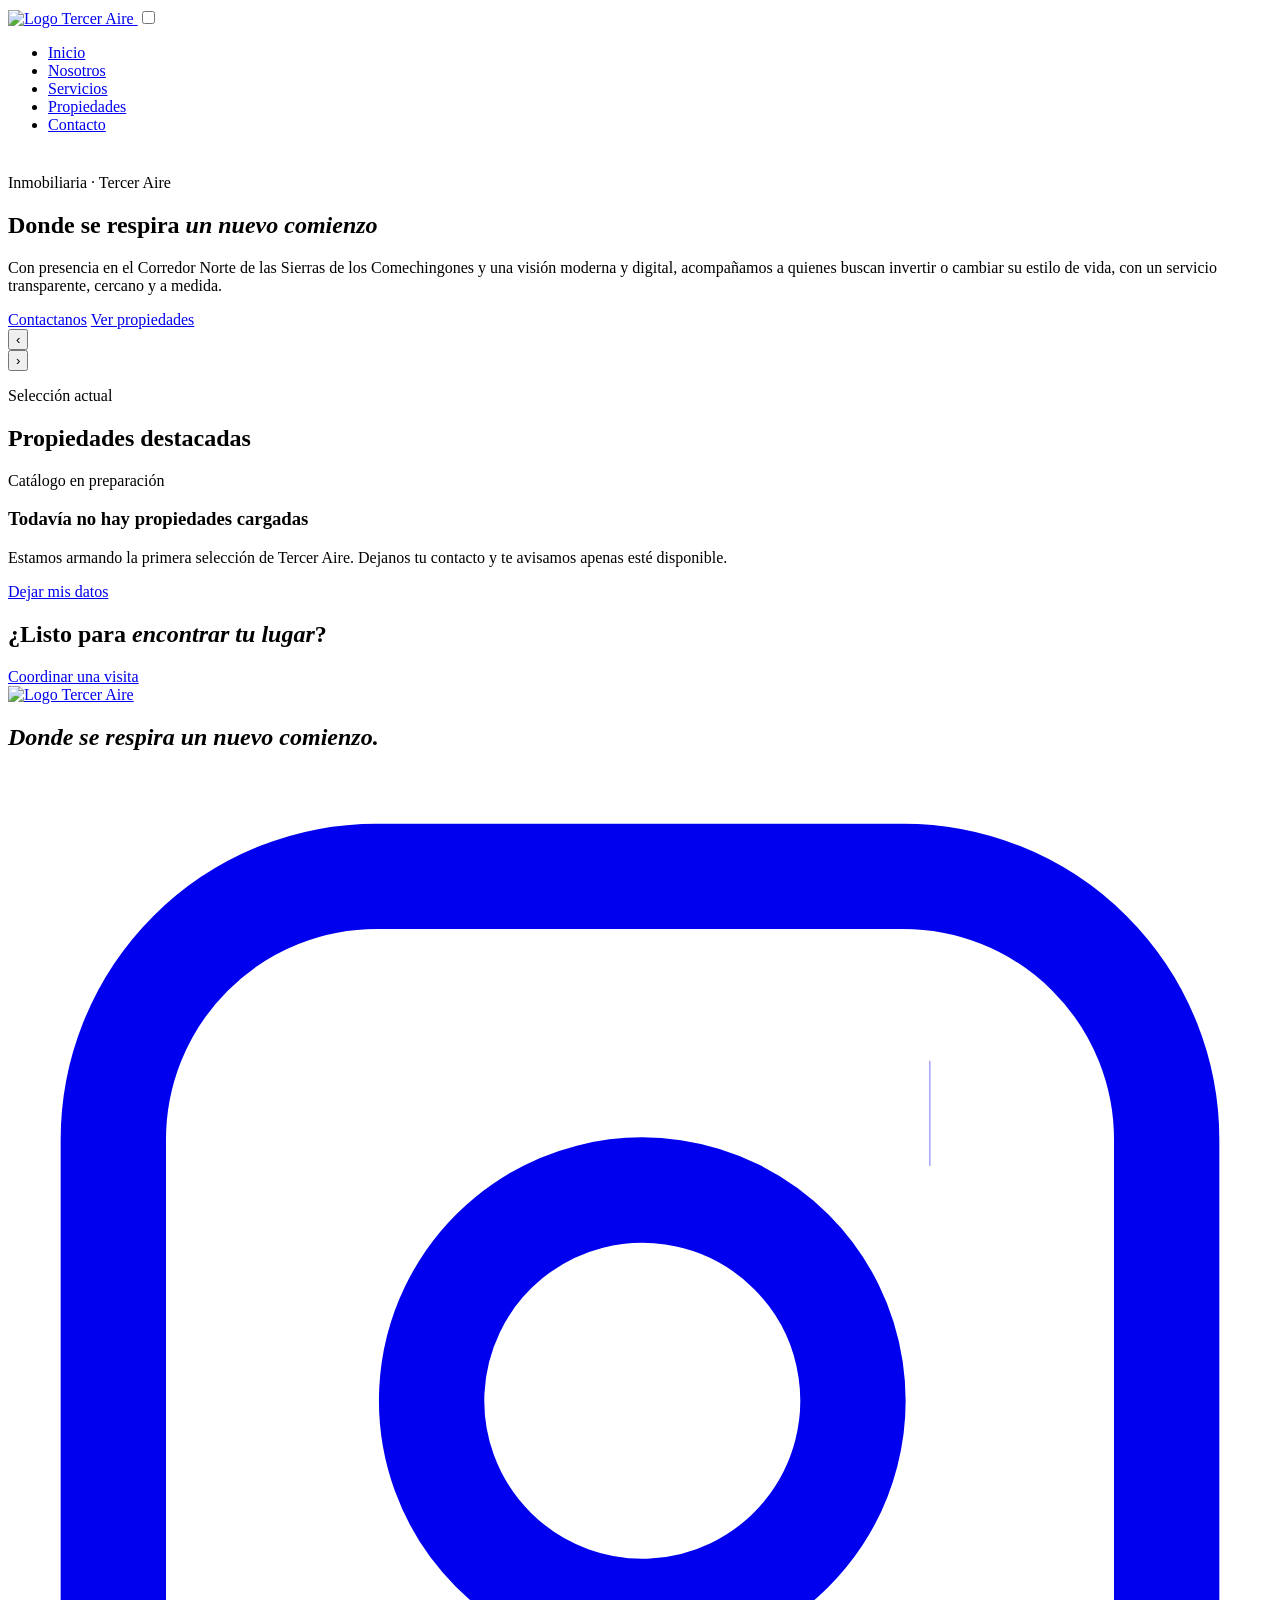
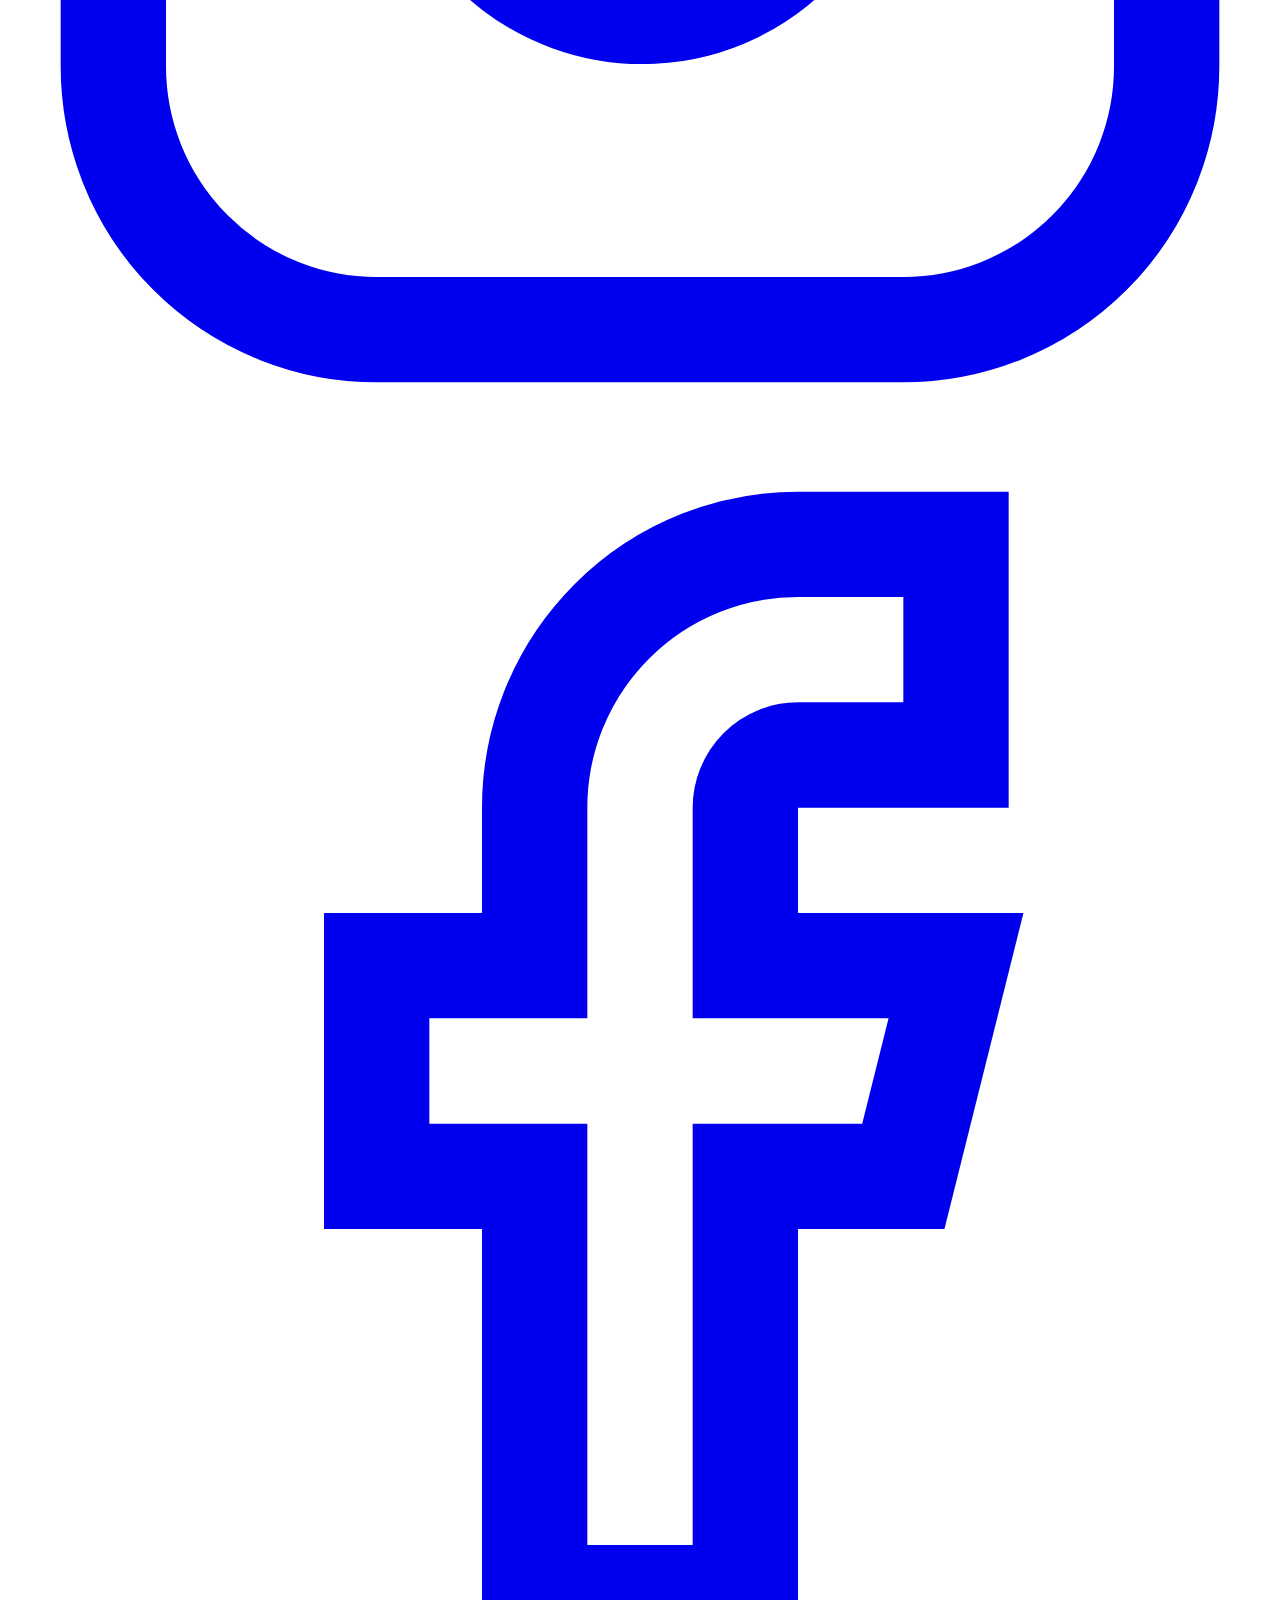
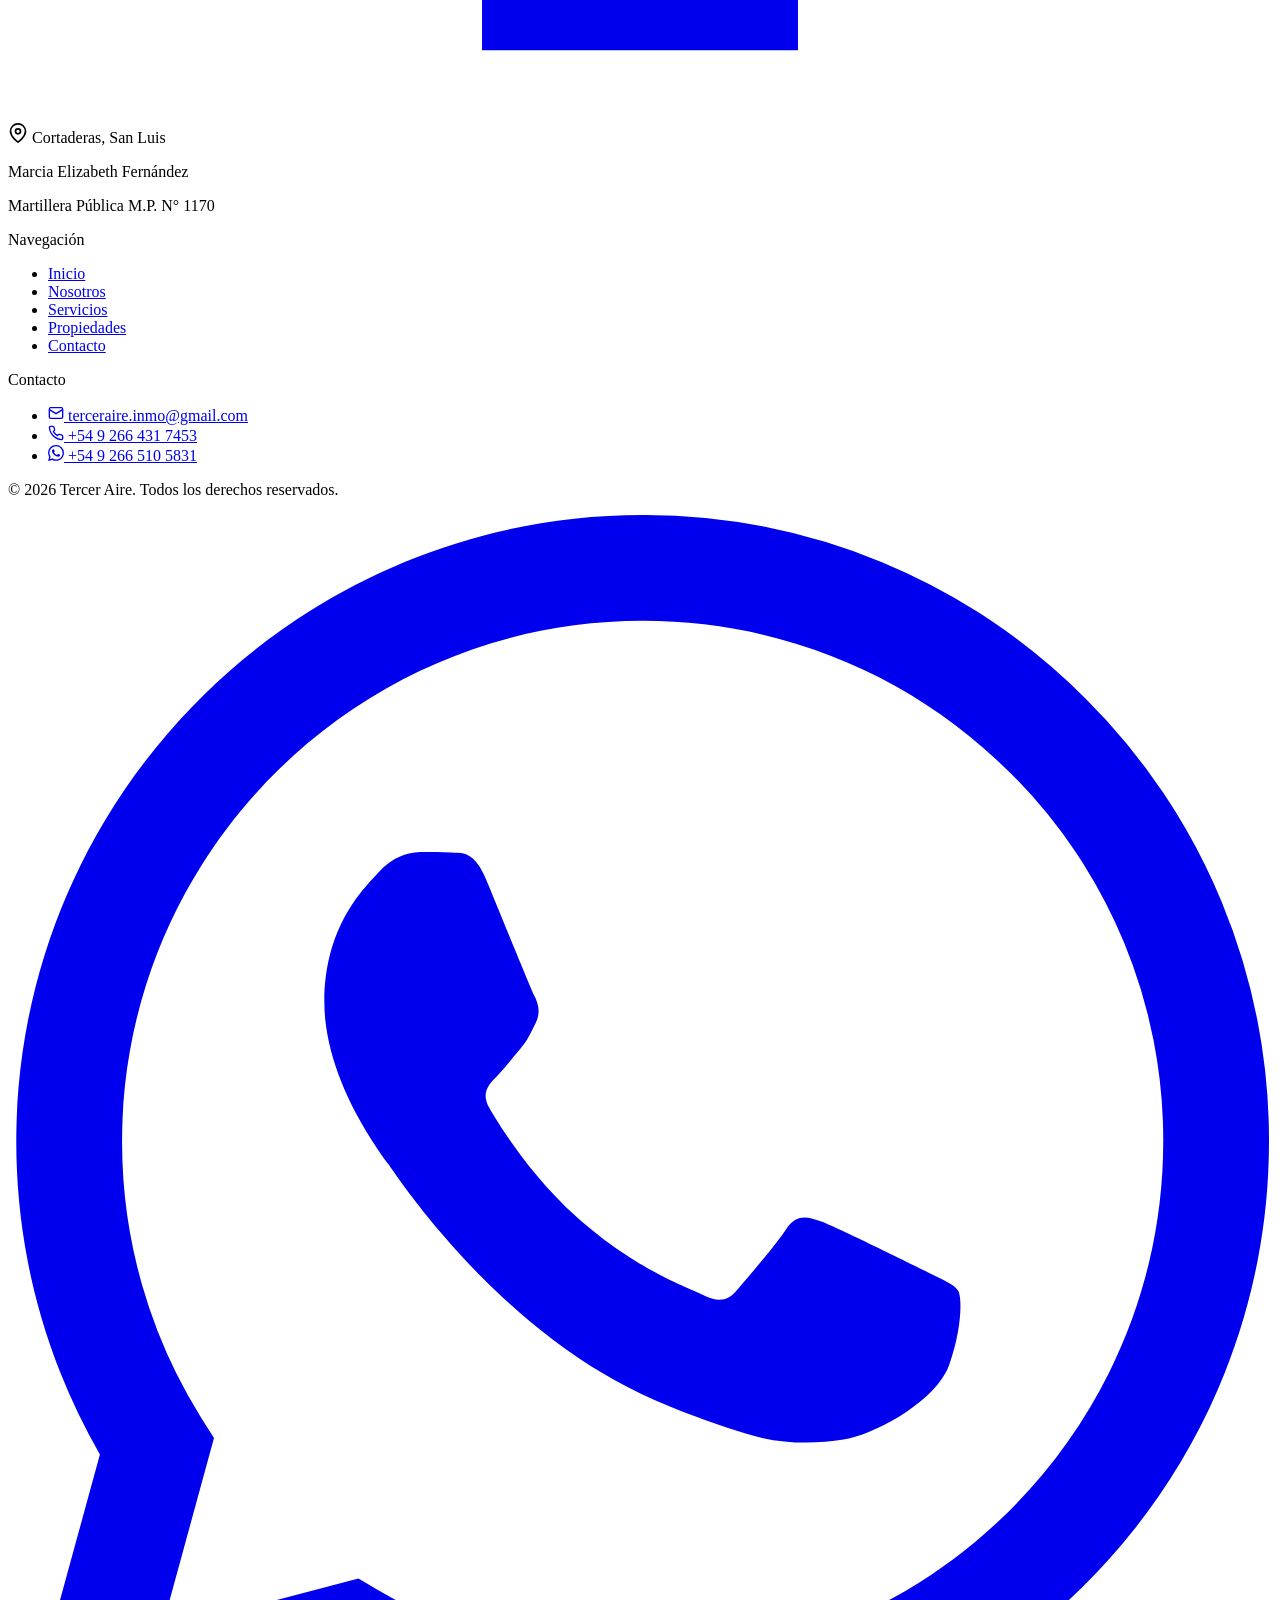
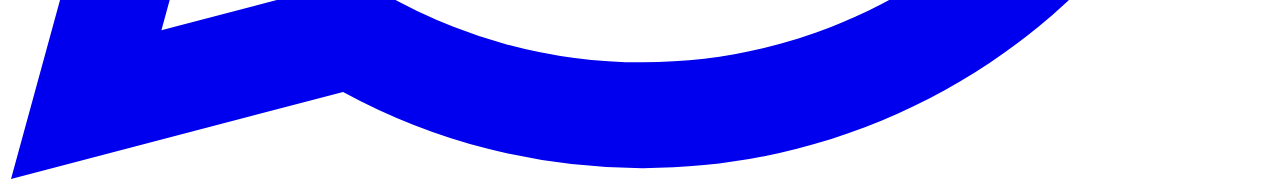
==== index.html @ e4237880 "update" ====
<!DOCTYPE html>
<html lang="es">
<head>
  <meta charset="UTF-8">
  <meta name="viewport" content="width=device-width, initial-scale=1.0">
  <title>Tercer Aire | Inmobiliaria</title>
  <meta name="description" content="Tercer Aire — propiedades con altura, luz y vista. Encontrá tu próximo hogar.">
  <link rel="stylesheet" href="style.css">
  <link rel="stylesheet" href="home.css">
  <link rel="stylesheet" href="componentes.css">
  <link rel="icon" href="favicon.ico" type="image/x-icon">
</head>
<body>

  <header class="encabezado">
    <nav class="nav">
      <a href="index.html" class="nav__marca">
        <img src="logoheader.png" alt="Logo Tercer Aire" class="nav__logo">
      </a>
      <input type="checkbox" id="navCheck" class="nav__check">
      <ul class="nav__links" id="navLinks">
        <li><a href="index.html" class="activo">Inicio</a></li>
        <li><a href="nosotros.html">Nosotros</a></li>
        <li><a href="servicios.html">Servicios</a></li>
        <li><a href="propiedades.html">Propiedades</a></li>
        <li><a href="contacto.html">Contacto</a></li>
      </ul>
      <label class="nav__toggle" for="navCheck" aria-label="Abrir menú">
        <span></span><span></span><span></span>
      </label>
    </nav>
  </header>

  <main>
    <!-- HERO CON CARRUSEL -->
    <section class="hero">
      <div class="carrusel" id="carrusel">
        <div class="carrusel__slide activo" style="background-image: url('paisaje2.jpeg');"></div>
        <div class="carrusel__slide" style="background-image: url('paisaje3.jpeg');"></div>
        <div class="carrusel__slide" style="background-image: url('paisaje4.jpeg');"></div>
      </div>

      <div class="hero__contenido">
        <p class="hero__eyebrow" style="margin-top: 2.5rem;">Inmobiliaria · Tercer Aire</p>
        <h1 class="hero__titulo">Donde se respira <em>un nuevo comienzo</em></h1>
        <p class="hero__texto">Con presencia en el Corredor Norte de las Sierras de los Comechingones y una visión moderna y digital, acompañamos a quienes buscan invertir o cambiar su estilo de vida, con un servicio transparente, cercano y a medida.</p>
        <div class="hero__acciones">
          <a href="contacto.html" class="boton boton--primario">Contactanos</a>
          <a href="propiedades.html" class="boton boton--fantasma">Ver propiedades</a>
        </div>
      </div>

      <div class="carrusel__controles">
        <button class="carrusel__flecha" id="flechaPrev" aria-label="Imagen anterior">‹</button>
        <div class="carrusel__indicadores" id="indicadores"></div>
        <button class="carrusel__flecha" id="flechaNext" aria-label="Imagen siguiente">›</button>
      </div>
    </section>

    <!-- DESTACADAS -->
    <section class="destacadas">
      <div class="contenedor">
        <div class="seccion__cabecera">
          <p class="seccion__eyebrow">Selección actual</p>
          <h2 class="seccion__titulo">Propiedades destacadas</h2>
        </div>
        <div class="destacadas__grid">
          <div class="estado-vacio" style="grid-column: 1 / -1;">
            <p class="estado-vacio__icono">Catálogo en preparación</p>
            <h3 class="estado-vacio__titulo">Todavía no hay propiedades cargadas</h3>
            <p class="estado-vacio__texto">Estamos armando la primera selección de Tercer Aire. Dejanos tu contacto y te avisamos apenas esté disponible.</p>
            <a href="contacto.html" class="boton boton--primario">Dejar mis datos</a>
          </div>
        </div>
      </div>
    </section>

    <!-- CTA FINAL -->
    <section class="cta-final">
      <div class="contenedor">
        <h2 class="cta-final__titulo">¿Listo para <em>encontrar tu lugar</em>?</h2>
        <a href="contacto.html" class="boton boton--primario">Coordinar una visita</a>
      </div>
    </section>
  </main>

  <footer class="pie">
    <div class="pie__franja">
      <div class="contenedor pie__franja-interior">
        <a href="index.html" class="pie__marca">
          <img src="logo.png" alt="Logo Tercer Aire" class="pie__logo">
        </a>
        <h2 class="pie__lema"> <em> Donde se respira un nuevo comienzo. </em> </h2>
      </div>
    </div>
    <div class="contenedor">
      <div class="pie__grid">
        <div>
          <div class="pie__social">
            <a href="https://www.instagram.com/terceraire.inmo/" target="_blank" rel="noopener noreferrer" aria-label="Instagram">
              <svg viewBox="0 0 24 24" fill="none" stroke="currentColor" stroke-width="2">
                <rect x="2" y="2" width="20" height="20" rx="5"/>
                <path d="M16 11.37A4 4 0 1 1 12.63 8 4 4 0 0 1 16 11.37z"/>
                <line x1="17.5" y1="6.5" x2="17.51" y2="6.5"/>
              </svg>
            </a>
            <a href="https://www.facebook.com/terceraire.inmo/" target="_blank" rel="noopener noreferrer" aria-label="Facebook">
              <svg viewBox="0 0 24 24" fill="none" stroke="currentColor" stroke-width="2">
                <path d="M18 2h-3a5 5 0 0 0-5 5v3H7v4h3v8h4v-8h3l1-4h-4V7a1 1 0 0 1 1-1h3z"/>
              </svg>
            </a>
          </div>
          <p class="pie__direccion">
            <svg viewBox="0 0 24 24" width="20" height="20" fill="none" stroke="currentColor" stroke-width="2">
              <path d="M21 10c0 7-9 13-9 13s-9-6-9-13a9 9 0 0 1 18 0z"/>
              <circle cx="12" cy="10" r="3"/>
            </svg>
            Cortaderas, San Luis
          </p>
          <div class="pie__matricula">
            <p>Marcia Elizabeth Fernández</p>
            <p>Martillera Pública M.P. N° 1170</p>
          </div>
        </div>
        <div>
          <p class="pie__titulo-col">Navegación</p>
          <ul class="pie__links">
            <li><a href="index.html">Inicio</a></li>
            <li><a href="nosotros.html">Nosotros</a></li>
            <li><a href="servicios.html">Servicios</a></li>
            <li><a href="propiedades.html">Propiedades</a></li>
            <li><a href="contacto.html">Contacto</a></li>
          </ul>
        </div>
        <div>
  <p class="pie__titulo-col">Contacto</p>
  <ul class="pie__links">
    <li>
      <a href="mailto:terceraire.inmo@gmail.com">
        <svg viewBox="0 0 24 24" width="16" height="16" fill="none" stroke="currentColor" stroke-width="2">
          <rect x="2" y="4" width="20" height="16" rx="2"/>
          <path d="m2 7 10 6 10-6"/>
        </svg>
        terceraire.inmo@gmail.com
      </a>
    </li>
    <li>
      <a href="tel:+5492664317453">
        <svg viewBox="0 0 24 24" width="16" height="16" fill="none" stroke="currentColor" stroke-width="2">
          <path d="M22 16.92v3a2 2 0 0 1-2.18 2 19.79 19.79 0 0 1-8.63-3.07 19.5 19.5 0 0 1-6-6 19.79 19.79 0 0 1-3.07-8.67A2 2 0 0 1 4.11 2h3a2 2 0 0 1 2 1.72c.127.96.361 1.903.7 2.81a2 2 0 0 1-.45 2.11L8.09 9.91a16 16 0 0 0 6 6l1.27-1.27a2 2 0 0 1 2.11-.45c.907.339 1.85.573 2.81.7A2 2 0 0 1 22 16.92z"/>
        </svg>
        +54 9 266 431 7453
      </a>
    </li>
    <li>
      <a href="https://wa.me/5492665105831" target="_blank" rel="noopener noreferrer">
        <svg viewBox="0 0 24 24" width="16" height="16" fill="currentColor" stroke="none">
          <path d="M17.472 14.382c-.297-.149-1.758-.867-2.03-.967-.273-.099-.471-.148-.67.15-.197.297-.767.966-.94 1.164-.173.199-.347.223-.644.075-.297-.15-1.255-.463-2.39-1.475-.883-.788-1.48-1.761-1.653-2.059-.173-.297-.018-.458.13-.606.134-.133.298-.347.446-.52.149-.174.198-.298.298-.497.099-.198.05-.371-.025-.52-.075-.149-.669-1.612-.916-2.207-.242-.579-.487-.5-.669-.51-.173-.008-.371-.01-.57-.01-.198 0-.52.074-.792.372-.272.297-1.04 1.016-1.04 2.479 0 1.462 1.065 2.875 1.213 3.074.149.198 2.096 3.2 5.077 4.487.709.306 1.262.489 1.694.625.712.227 1.36.195 1.871.118.571-.085 1.758-.719 2.006-1.413.248-.694.248-1.289.173-1.413-.074-.124-.272-.198-.57-.347m-5.421 7.403h-.004a9.87 9.87 0 0 1-5.031-1.378l-.361-.214-3.741.982.998-3.648-.235-.374a9.86 9.86 0 0 1-1.51-5.26c.001-5.45 4.436-9.884 9.888-9.884 2.64 0 5.122 1.03 6.988 2.898a9.825 9.825 0 0 1 2.893 6.994c-.003 5.45-4.437 9.884-9.885 9.884m8.413-18.297A11.815 11.815 0 0 0 12.05 0C5.495 0 .16 5.335.157 11.892c0 2.096.547 4.142 1.588 5.945L.057 24l6.305-1.654a11.882 11.882 0 0 0 5.683 1.448h.005c6.554 0 11.89-5.335 11.893-11.893a11.821 11.821 0 0 0-3.48-8.413"/>
        </svg>
        +54 9 266 510 5831
      </a>
    </li>
  </ul>
</div>
      </div>
      <div class="pie__abajo">
        <p>© 2026 Tercer Aire. Todos los derechos reservados.</p>
      </div>
    </div>
  </footer>

  <script src="carrusel.js"></script>

  <a href="https://wa.me/5492665105831" target="_blank" rel="noopener noreferrer" class="whatsapp-flotante" aria-label="Chatear por WhatsApp">
    <svg viewBox="0 0 24 24" fill="currentColor" stroke="none">
      <path d="M17.472 14.382c-.297-.149-1.758-.867-2.03-.967-.273-.099-.471-.148-.67.15-.197.297-.767.966-.94 1.164-.173.199-.347.223-.644.075-.297-.15-1.255-.463-2.39-1.475-.883-.788-1.48-1.761-1.653-2.059-.173-.297-.018-.458.13-.606.134-.133.298-.347.446-.52.149-.174.198-.298.298-.497.099-.198.05-.371-.025-.52-.075-.149-.669-1.612-.916-2.207-.242-.579-.487-.5-.669-.51-.173-.008-.371-.01-.57-.01-.198 0-.52.074-.792.372-.272.297-1.04 1.016-1.04 2.479 0 1.462 1.065 2.875 1.213 3.074.149.198 2.096 3.2 5.077 4.487.709.306 1.262.489 1.694.625.712.227 1.36.195 1.871.118.571-.085 1.758-.719 2.006-1.413.248-.694.248-1.289.173-1.413-.074-.124-.272-.198-.57-.347m-5.421 7.403h-.004a9.87 9.87 0 0 1-5.031-1.378l-.361-.214-3.741.982.998-3.648-.235-.374a9.86 9.86 0 0 1-1.51-5.26c.001-5.45 4.436-9.884 9.888-9.884 2.64 0 5.122 1.03 6.988 2.898a9.825 9.825 0 0 1 2.893 6.994c-.003 5.45-4.437 9.884-9.885 9.884m8.413-18.297A11.815 11.815 0 0 0 12.05 0C5.495 0 .16 5.335.157 11.892c0 2.096.547 4.142 1.588 5.945L.057 24l6.305-1.654a11.882 11.882 0 0 0 5.683 1.448h.005c6.554 0 11.89-5.335 11.893-11.893a11.821 11.821 0 0 0-3.48-8.413"/>
    </svg>
  </a>

</body>
</html>
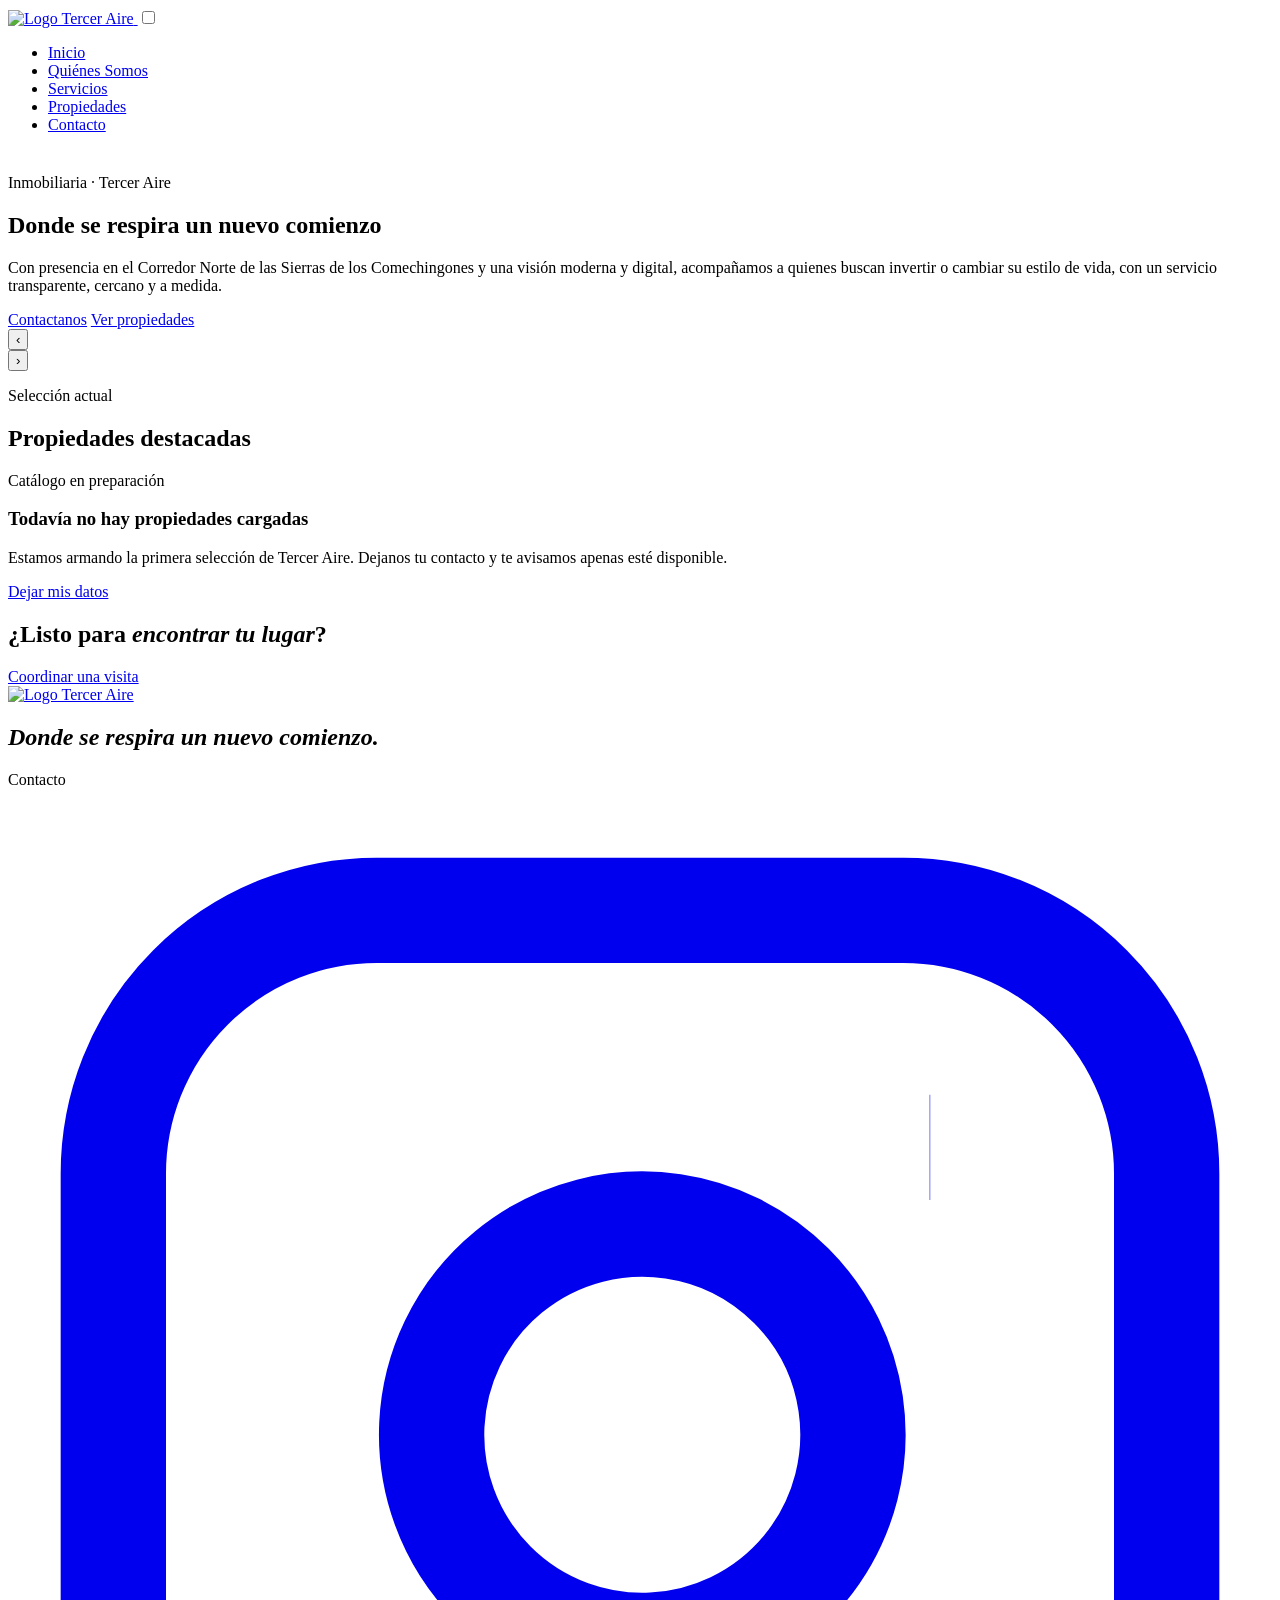
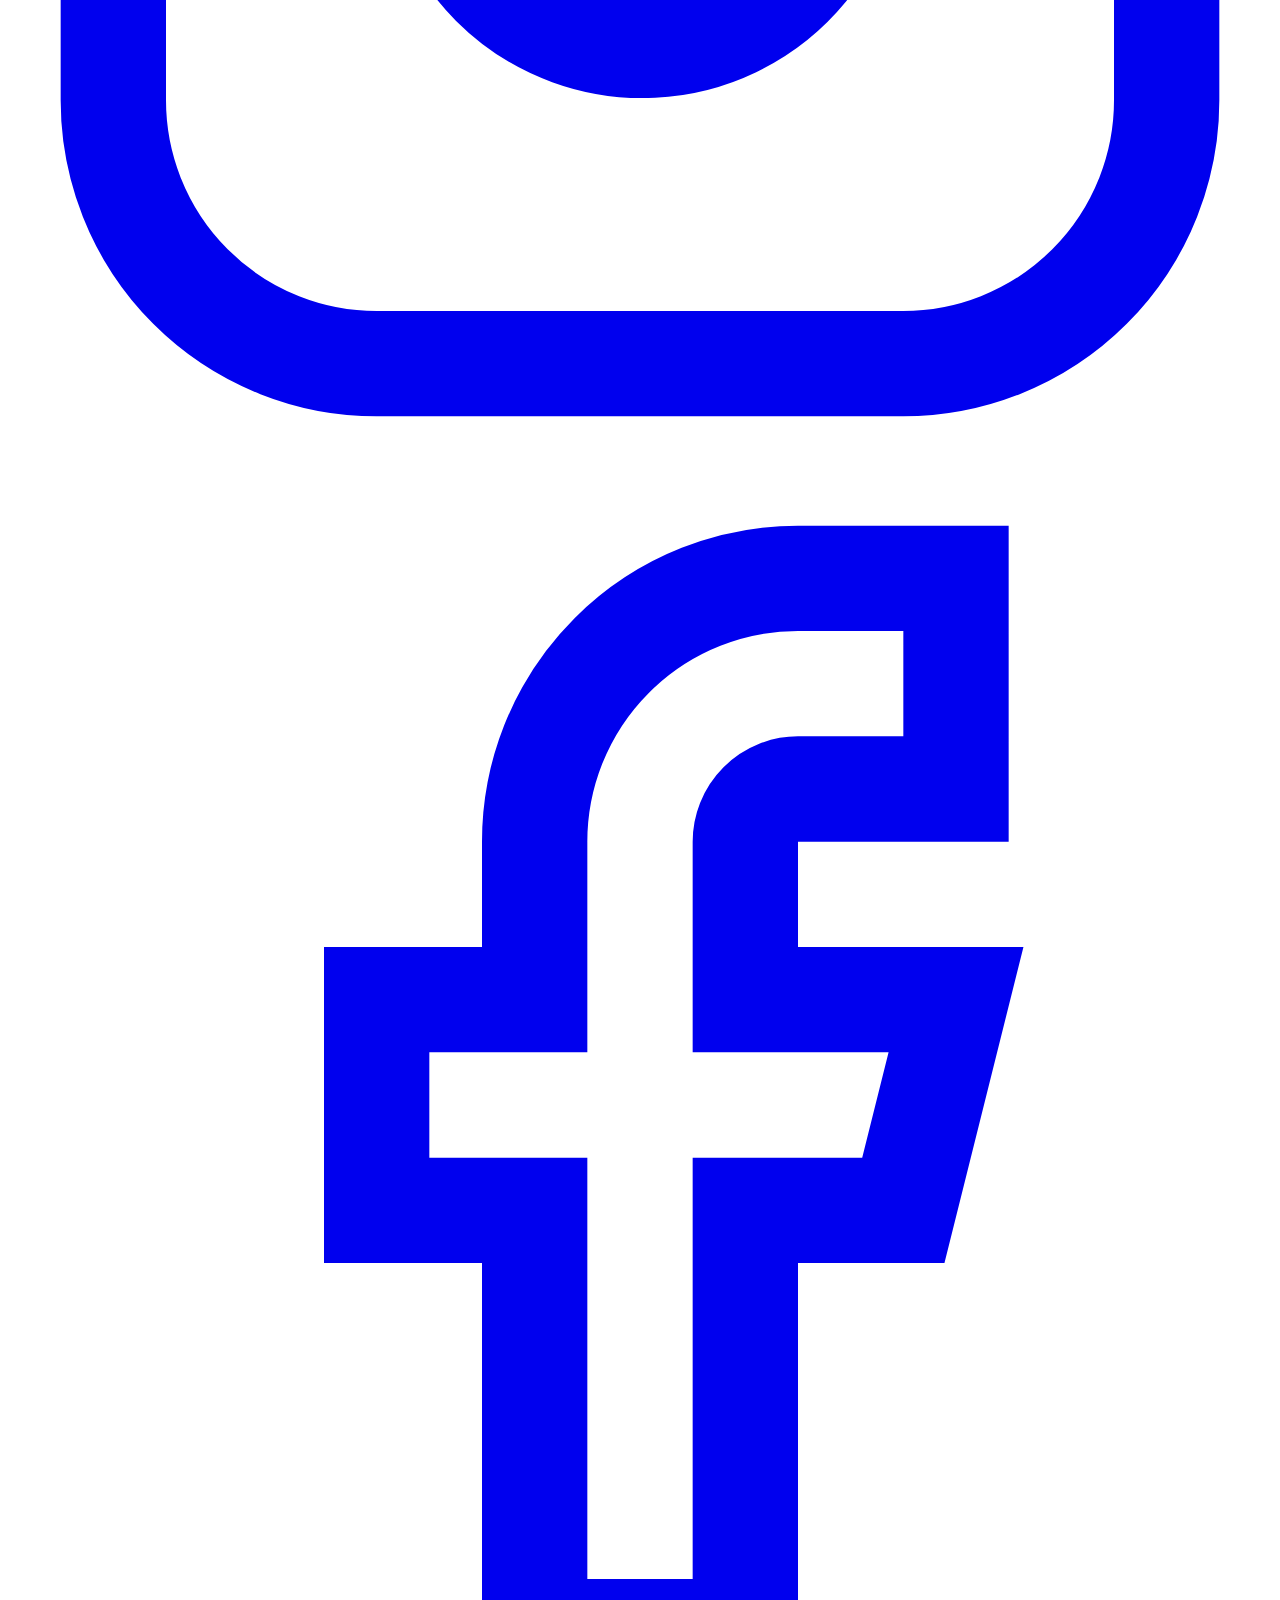
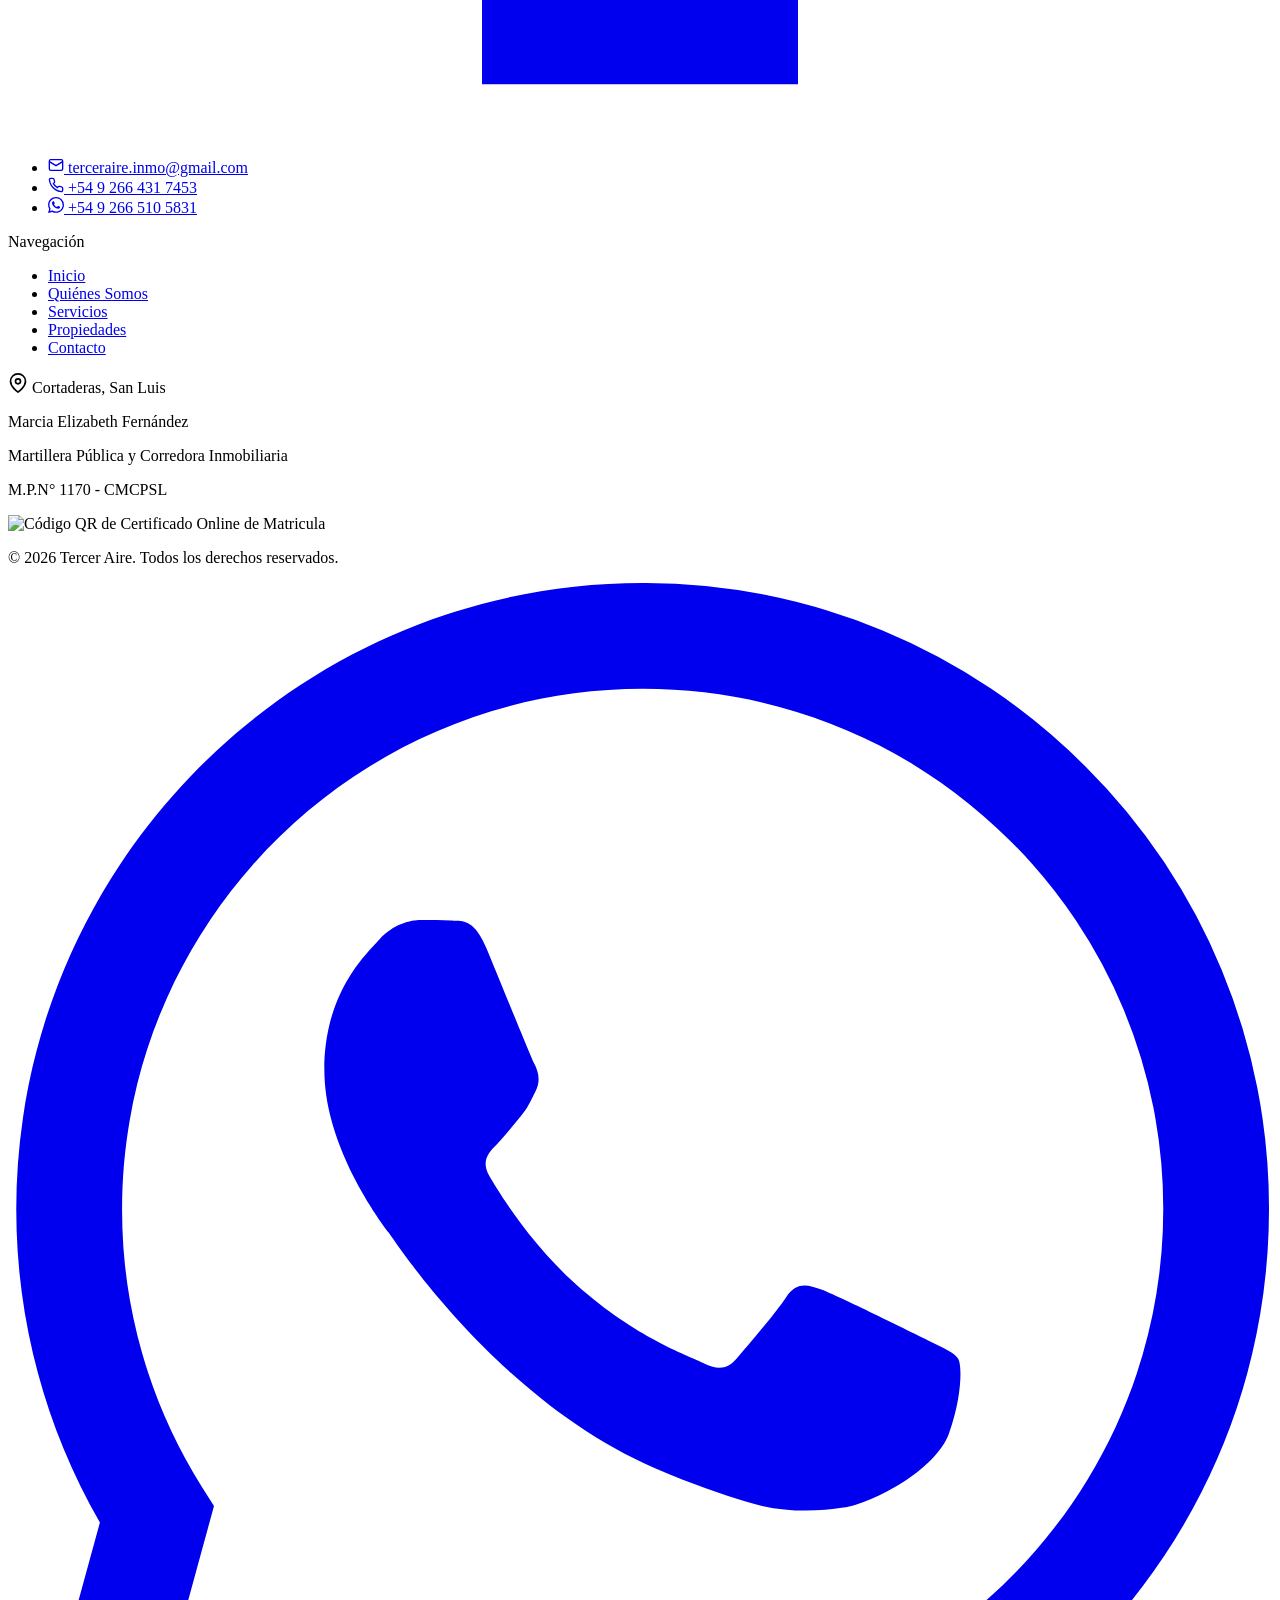
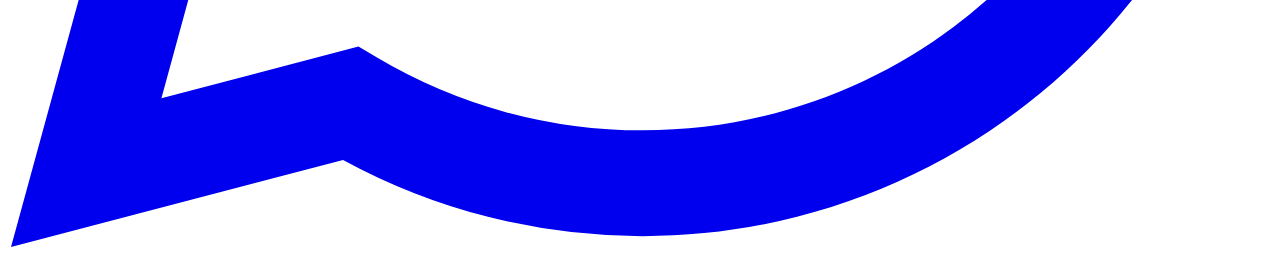
==== commit a2fd04ac: "new html" ====
--- a/index.html
+++ b/index.html
@@ -15,12 +15,12 @@
   <header class="encabezado">
     <nav class="nav">
       <a href="index.html" class="nav__marca">
-        <img src="logoheader.png" alt="Logo Tercer Aire" class="nav__logo">
+        <img src="logo.png" alt="Logo Tercer Aire" class="nav__logo">
       </a>
       <input type="checkbox" id="navCheck" class="nav__check">
       <ul class="nav__links" id="navLinks">
         <li><a href="index.html" class="activo">Inicio</a></li>
-        <li><a href="nosotros.html">Nosotros</a></li>
+        <li><a href="nosotros.html">Quiénes Somos</a></li>
         <li><a href="servicios.html">Servicios</a></li>
         <li><a href="propiedades.html">Propiedades</a></li>
         <li><a href="contacto.html">Contacto</a></li>
@@ -32,7 +32,6 @@
   </header>
 
   <main>
-    <!-- HERO CON CARRUSEL -->
     <section class="hero">
       <div class="carrusel" id="carrusel">
         <div class="carrusel__slide activo" style="background-image: url('paisaje2.jpeg');"></div>
@@ -42,7 +41,7 @@
 
       <div class="hero__contenido">
         <p class="hero__eyebrow" style="margin-top: 2.5rem;">Inmobiliaria · Tercer Aire</p>
-        <h1 class="hero__titulo">Donde se respira <em>un nuevo comienzo</em></h1>
+        <h1 class="hero__titulo"> Donde se respira un nuevo comienzo</h1>
         <p class="hero__texto">Con presencia en el Corredor Norte de las Sierras de los Comechingones y una visión moderna y digital, acompañamos a quienes buscan invertir o cambiar su estilo de vida, con un servicio transparente, cercano y a medida.</p>
         <div class="hero__acciones">
           <a href="contacto.html" class="boton boton--primario">Contactanos</a>
@@ -95,7 +94,9 @@
     </div>
     <div class="contenedor">
       <div class="pie__grid">
-        <div>
+
+        <div class="pie__contacto">
+          <p class="pie__titulo-col">Contacto</p>
           <div class="pie__social">
             <a href="https://www.instagram.com/terceraire.inmo/" target="_blank" rel="noopener noreferrer" aria-label="Instagram">
               <svg viewBox="0 0 24 24" fill="none" stroke="currentColor" stroke-width="2">
@@ -110,58 +111,64 @@
               </svg>
             </a>
           </div>
-          <p class="pie__direccion">
-            <svg viewBox="0 0 24 24" width="20" height="20" fill="none" stroke="currentColor" stroke-width="2">
-              <path d="M21 10c0 7-9 13-9 13s-9-6-9-13a9 9 0 0 1 18 0z"/>
-              <circle cx="12" cy="10" r="3"/>
-            </svg>
-            Cortaderas, San Luis
-          </p>
-          <div class="pie__matricula">
-            <p>Marcia Elizabeth Fernández</p>
-            <p>Martillera Pública M.P. N° 1170</p>
-          </div>
+          <ul class="pie__links">
+            <li>
+              <a href="mailto:terceraire.inmo@gmail.com">
+                <svg viewBox="0 0 24 24" width="16" height="16" fill="none" stroke="currentColor" stroke-width="2">
+                  <rect x="2" y="4" width="20" height="16" rx="2"/>
+                  <path d="m2 7 10 6 10-6"/>
+                </svg>
+                terceraire.inmo@gmail.com
+              </a>
+            </li>
+            <li>
+              <a href="tel:+5492664317453">
+                <svg viewBox="0 0 24 24" width="16" height="16" fill="none" stroke="currentColor" stroke-width="2">
+                  <path d="M22 16.92v3a2 2 0 0 1-2.18 2 19.79 19.79 0 0 1-8.63-3.07 19.5 19.5 0 0 1-6-6 19.79 19.79 0 0 1-3.07-8.67A2 2 0 0 1 4.11 2h3a2 2 0 0 1 2 1.72c.127.96.361 1.903.7 2.81a2 2 0 0 1-.45 2.11L8.09 9.91a16 16 0 0 0 6 6l1.27-1.27a2 2 0 0 1 2.11-.45c.907.339 1.85.573 2.81.7A2 2 0 0 1 22 16.92z"/>
+                </svg>
+                +54 9 266 431 7453
+              </a>
+            </li>
+            <li>
+              <a href="https://wa.me/5492665105831" target="_blank" rel="noopener noreferrer">
+                <svg viewBox="0 0 24 24" width="16" height="16" fill="currentColor" stroke="none">
+                  <path d="M17.472 14.382c-.297-.149-1.758-.867-2.03-.967-.273-.099-.471-.148-.67.15-.197.297-.767.966-.94 1.164-.173.199-.347.223-.644.075-.297-.15-1.255-.463-2.39-1.475-.883-.788-1.48-1.761-1.653-2.059-.173-.297-.018-.458.13-.606.134-.133.298-.347.446-.52.149-.174.198-.298.298-.497.099-.198.05-.371-.025-.52-.075-.149-.669-1.612-.916-2.207-.242-.579-.487-.5-.669-.51-.173-.008-.371-.01-.57-.01-.198 0-.52.074-.792.372-.272.297-1.04 1.016-1.04 2.479 0 1.462 1.065 2.875 1.213 3.074.149.198 2.096 3.2 5.077 4.487.709.306 1.262.489 1.694.625.712.227 1.36.195 1.871.118.571-.085 1.758-.719 2.006-1.413.248-.694.248-1.289.173-1.413-.074-.124-.272-.198-.57-.347m-5.421 7.403h-.004a9.87 9.87 0 0 1-5.031-1.378l-.361-.214-3.741.982.998-3.648-.235-.374a9.86 9.86 0 0 1-1.51-5.26c.001-5.45 4.436-9.884 9.888-9.884 2.64 0 5.122 1.03 6.988 2.898a9.825 9.825 0 0 1 2.893 6.994c-.003 5.45-4.437 9.884-9.885 9.884m8.413-18.297A11.815 11.815 0 0 0 12.05 0C5.495 0 .16 5.335.157 11.892c0 2.096.547 4.142 1.588 5.945L.057 24l6.305-1.654a11.882 11.882 0 0 0 5.683 1.448h.005c6.554 0 11.89-5.335 11.893-11.893a11.821 11.821 0 0 0-3.48-8.413"/>
+                </svg>
+                +54 9 266 510 5831
+              </a>
+            </li>
+          </ul>
         </div>
-        <div>
+
+        <div class="pie__navegacion">
           <p class="pie__titulo-col">Navegación</p>
-          <ul class="pie__links">
+          <ul class="pie__links pie__links--nav">
             <li><a href="index.html">Inicio</a></li>
-            <li><a href="nosotros.html">Nosotros</a></li>
+            <li><a href="nosotros.html">Quiénes Somos</a></li>
             <li><a href="servicios.html">Servicios</a></li>
             <li><a href="propiedades.html">Propiedades</a></li>
             <li><a href="contacto.html">Contacto</a></li>
           </ul>
         </div>
-        <div>
-  <p class="pie__titulo-col">Contacto</p>
-  <ul class="pie__links">
-    <li>
-      <a href="mailto:terceraire.inmo@gmail.com">
-        <svg viewBox="0 0 24 24" width="16" height="16" fill="none" stroke="currentColor" stroke-width="2">
-          <rect x="2" y="4" width="20" height="16" rx="2"/>
-          <path d="m2 7 10 6 10-6"/>
-        </svg>
-        terceraire.inmo@gmail.com
-      </a>
-    </li>
-    <li>
-      <a href="tel:+5492664317453">
-        <svg viewBox="0 0 24 24" width="16" height="16" fill="none" stroke="currentColor" stroke-width="2">
-          <path d="M22 16.92v3a2 2 0 0 1-2.18 2 19.79 19.79 0 0 1-8.63-3.07 19.5 19.5 0 0 1-6-6 19.79 19.79 0 0 1-3.07-8.67A2 2 0 0 1 4.11 2h3a2 2 0 0 1 2 1.72c.127.96.361 1.903.7 2.81a2 2 0 0 1-.45 2.11L8.09 9.91a16 16 0 0 0 6 6l1.27-1.27a2 2 0 0 1 2.11-.45c.907.339 1.85.573 2.81.7A2 2 0 0 1 22 16.92z"/>
-        </svg>
-        +54 9 266 431 7453
-      </a>
-    </li>
-    <li>
-      <a href="https://wa.me/5492665105831" target="_blank" rel="noopener noreferrer">
-        <svg viewBox="0 0 24 24" width="16" height="16" fill="currentColor" stroke="none">
-          <path d="M17.472 14.382c-.297-.149-1.758-.867-2.03-.967-.273-.099-.471-.148-.67.15-.197.297-.767.966-.94 1.164-.173.199-.347.223-.644.075-.297-.15-1.255-.463-2.39-1.475-.883-.788-1.48-1.761-1.653-2.059-.173-.297-.018-.458.13-.606.134-.133.298-.347.446-.52.149-.174.198-.298.298-.497.099-.198.05-.371-.025-.52-.075-.149-.669-1.612-.916-2.207-.242-.579-.487-.5-.669-.51-.173-.008-.371-.01-.57-.01-.198 0-.52.074-.792.372-.272.297-1.04 1.016-1.04 2.479 0 1.462 1.065 2.875 1.213 3.074.149.198 2.096 3.2 5.077 4.487.709.306 1.262.489 1.694.625.712.227 1.36.195 1.871.118.571-.085 1.758-.719 2.006-1.413.248-.694.248-1.289.173-1.413-.074-.124-.272-.198-.57-.347m-5.421 7.403h-.004a9.87 9.87 0 0 1-5.031-1.378l-.361-.214-3.741.982.998-3.648-.235-.374a9.86 9.86 0 0 1-1.51-5.26c.001-5.45 4.436-9.884 9.888-9.884 2.64 0 5.122 1.03 6.988 2.898a9.825 9.825 0 0 1 2.893 6.994c-.003 5.45-4.437 9.884-9.885 9.884m8.413-18.297A11.815 11.815 0 0 0 12.05 0C5.495 0 .16 5.335.157 11.892c0 2.096.547 4.142 1.588 5.945L.057 24l6.305-1.654a11.882 11.882 0 0 0 5.683 1.448h.005c6.554 0 11.89-5.335 11.893-11.893a11.821 11.821 0 0 0-3.48-8.413"/>
-        </svg>
-        +54 9 266 510 5831
-      </a>
-    </li>
-  </ul>
-</div>
+
+        <div class="pie__legal">
+          <div class="pie__matricula">
+            <p class="pie__direccion">
+              <svg viewBox="0 0 24 24" width="20" height="20" fill="none" stroke="currentColor" stroke-width="2">
+                <path d="M21 10c0 7-9 13-9 13s-9-6-9-13a9 9 0 0 1 18 0z"/>
+                <circle cx="12" cy="10" r="3"/>
+              </svg>
+              Cortaderas, San Luis
+            </p>
+            <p>Marcia Elizabeth Fernández</p>
+            <p>Martillera Pública y Corredora Inmobiliaria</p>
+            <p>M.P.N° 1170 - CMCPSL</p>
+          </div>
+          <div class="pie__qr">
+            <img src="qr.jpg" alt="Código QR de Certificado Online de Matricula">
+          </div>
+        </div>
+
       </div>
       <div class="pie__abajo">
         <p>© 2026 Tercer Aire. Todos los derechos reservados.</p>
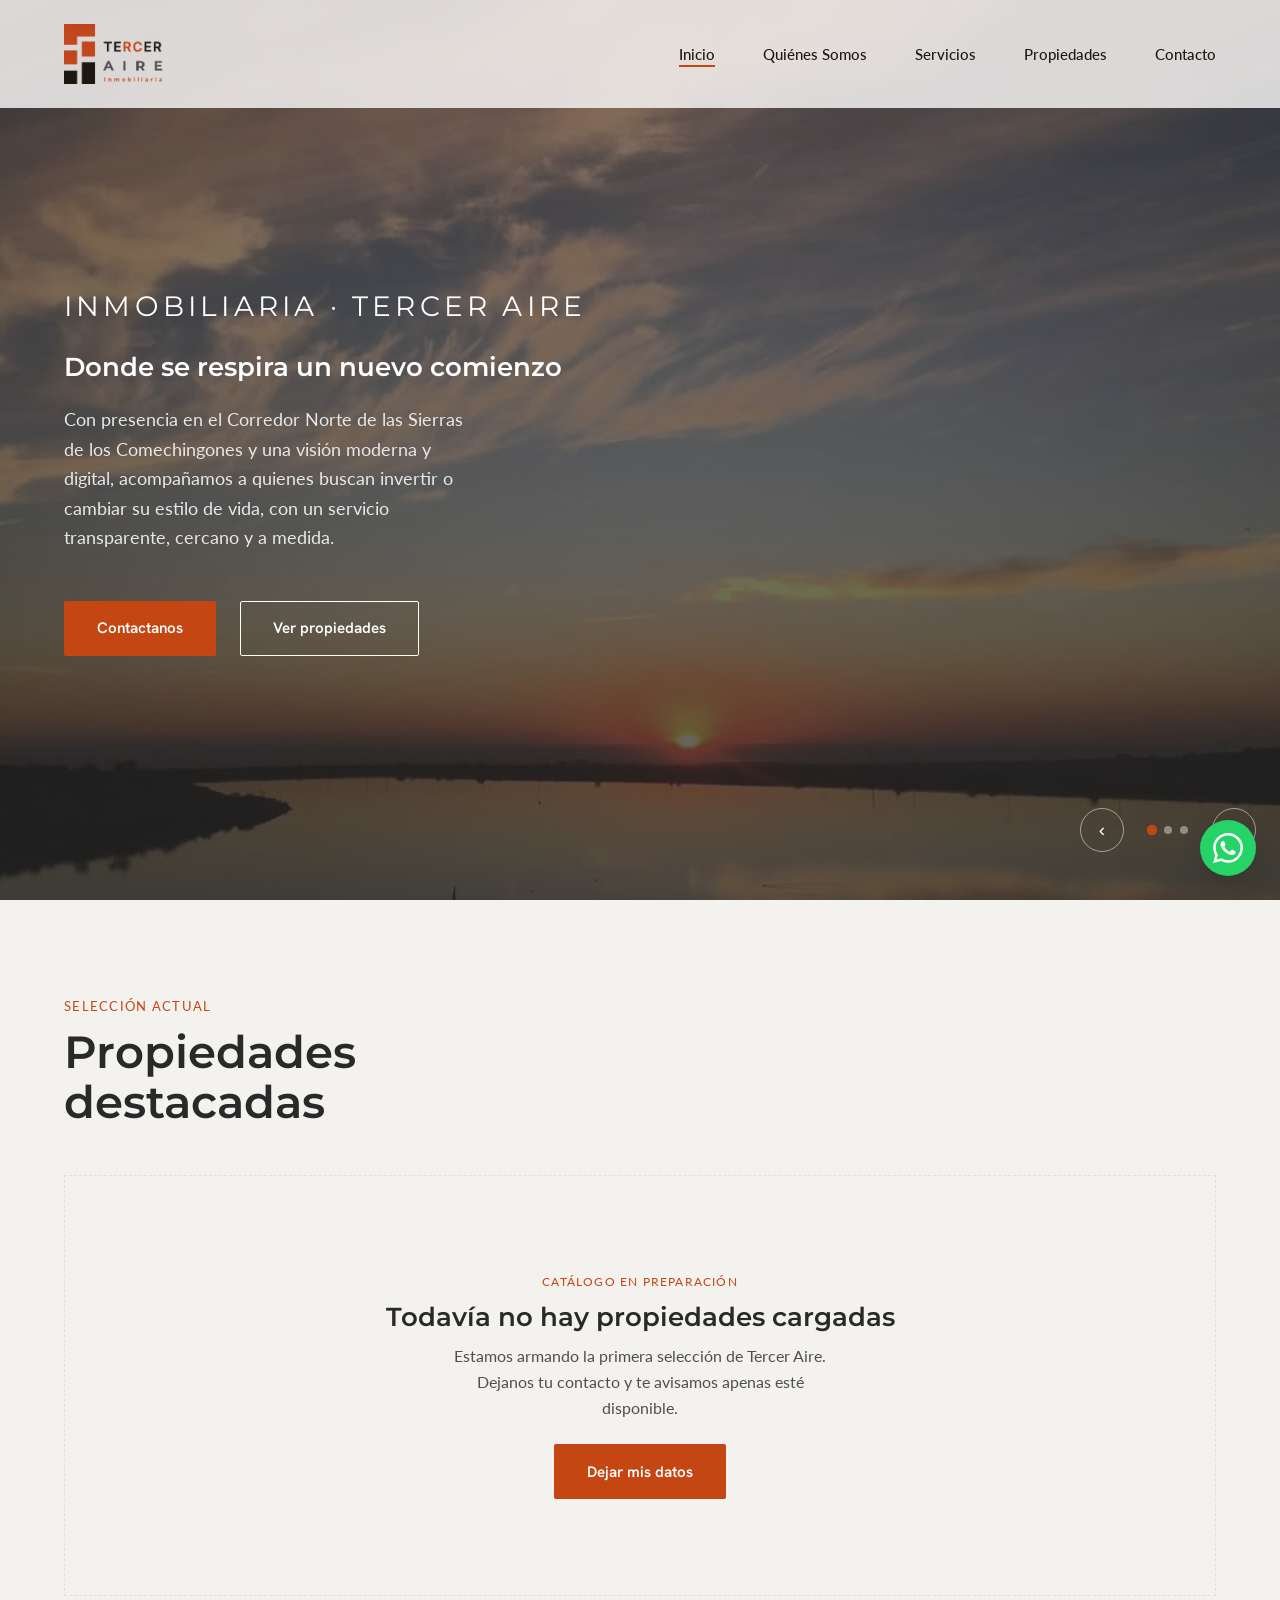
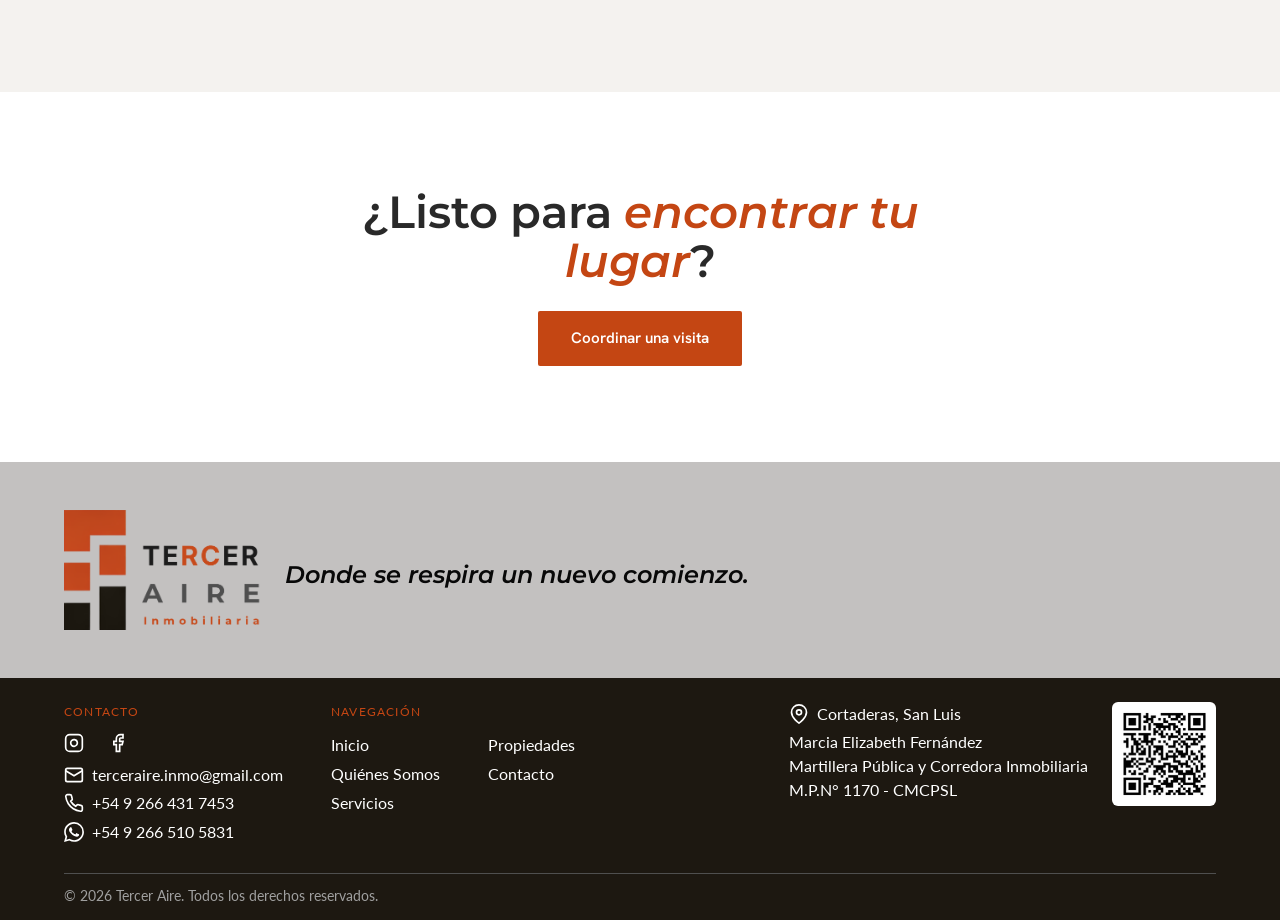
==== commit 8d378513: "Organización inicial del proyecto" ====
--- a/index.html
+++ b/index.html
@@ -5,17 +5,17 @@
   <meta name="viewport" content="width=device-width, initial-scale=1.0">
   <title>Tercer Aire | Inmobiliaria</title>
   <meta name="description" content="Tercer Aire — propiedades con altura, luz y vista. Encontrá tu próximo hogar.">
-  <link rel="stylesheet" href="style.css">
-  <link rel="stylesheet" href="home.css">
-  <link rel="stylesheet" href="componentes.css">
-  <link rel="icon" href="favicon.ico" type="image/x-icon">
+  <link rel="stylesheet" href="css/style.css">
+  <link rel="stylesheet" href="css/home.css">
+  <link rel="stylesheet" href="css/componentes.css">
+  <link rel="icon" href="img/favicon.ico" type="image/x-icon">
 </head>
 <body>
 
   <header class="encabezado">
     <nav class="nav">
       <a href="index.html" class="nav__marca">
-        <img src="logo.png" alt="Logo Tercer Aire" class="nav__logo">
+        <img src="img/logo.png" alt="Logo Tercer Aire" class="nav__logo">
       </a>
       <input type="checkbox" id="navCheck" class="nav__check">
       <ul class="nav__links" id="navLinks">
@@ -34,9 +34,9 @@
   <main>
     <section class="hero">
       <div class="carrusel" id="carrusel">
-        <div class="carrusel__slide activo" style="background-image: url('paisaje2.jpeg');"></div>
-        <div class="carrusel__slide" style="background-image: url('paisaje3.jpeg');"></div>
-        <div class="carrusel__slide" style="background-image: url('paisaje4.jpeg');"></div>
+        <div class="carrusel__slide activo" style="background-image: url('img/paisaje2.jpeg');"></div>
+        <div class="carrusel__slide" style="background-image: url('img/paisaje3.jpeg');"></div>
+        <div class="carrusel__slide" style="background-image: url('img/paisaje4.jpeg');"></div>
       </div>
 
       <div class="hero__contenido">
@@ -87,7 +87,7 @@
     <div class="pie__franja">
       <div class="contenedor pie__franja-interior">
         <a href="index.html" class="pie__marca">
-          <img src="logo.png" alt="Logo Tercer Aire" class="pie__logo">
+          <img src="img/logo.png" alt="Logo Tercer Aire" class="pie__logo">
         </a>
         <h2 class="pie__lema"> <em> Donde se respira un nuevo comienzo. </em> </h2>
       </div>
@@ -165,7 +165,7 @@
             <p>M.P.N° 1170 - CMCPSL</p>
           </div>
           <div class="pie__qr">
-            <img src="qr.jpg" alt="Código QR de Certificado Online de Matricula">
+            <img src="img/qr.jpg" alt="Código QR de Certificado Online de Matricula">
           </div>
         </div>
 
@@ -176,7 +176,7 @@
     </div>
   </footer>
 
-  <script src="carrusel.js"></script>
+  <script src="js/carrusel.js"></script>
 
   <a href="https://wa.me/5492665105831" target="_blank" rel="noopener noreferrer" class="whatsapp-flotante" aria-label="Chatear por WhatsApp">
     <svg viewBox="0 0 24 24" fill="currentColor" stroke="none">
@@ -185,4 +185,4 @@
   </a>
 
 </body>
-</html>
+</html>
--- a/css/style.css
+++ b/css/style.css
@@ -0,0 +1,533 @@
+/* =====================================================
+   TERCER AIRE — Sistema de diseño
+   Paleta: carbón / pizarra / óxido / blanco
+   Concepto: altura, luz y aire — vender la vista, no solo el m²
+   ===================================================== */
+
+@import url('https://fonts.googleapis.com/css2?family=Montserrat:wght@400;600;700&family=Hanken+Grotesk:wght@400;500;600&family=Lato:wght@400;700&display=swap');
+
+*,
+*::before,
+*::after {
+  box-sizing: border-box; /* Evita que el padding o borders agranden los campos fuera de la pantalla */
+  margin: 0;
+  padding: 0;
+}
+
+:root {
+  /* Paleta principal (la que definiste) */
+  --carbon: #292929;
+  --pizarra: #4f4f4f;
+  --oxido: #c44613;
+  --blanco: #ffffff;
+  --marron: #1d1811;
+
+  /* Tintes derivados, solo para dar aire a las secciones claras */
+  --hueso: #f4f2ef;
+  --borde-suave: #e3e0db;
+
+  /* Tipografía */
+  --font-display: 'Montserrat', sans-serif;
+  --font-body: 'Lato', sans-serif;
+  --font-data: 'Lato', sans-serif;
+  --font-subtitulo: 'Hanken Grotesk', sans-serif;
+
+  /* Espaciado */
+  --espacio-s: 0.75rem;
+  --espacio-m: 1.5rem;
+  --espacio-l: 3rem;
+  --espacio-xl: 6rem;
+}
+
+/* ---------- Reset base ---------- */
+* {
+  box-sizing: border-box;
+  margin: 0;
+  padding: 0;
+}
+
+html {
+  scroll-behavior: smooth;
+}
+
+body {
+  font-family: var(--font-body);
+  color: var(--carbon);
+  background-color: var(--blanco);
+  line-height: 1.6;
+}
+
+img {
+  max-width: 100%;
+  display: block;
+}
+
+a {
+  color: inherit;
+  text-decoration: none;
+}
+
+ul {
+  list-style: none;
+}
+
+h1, h2, h3 {
+  font-family: var(--font-display);
+  font-weight: 600;
+  line-height: 1.1;
+}
+
+.contenedor {
+  max-width: 1200px;
+  margin: 0 auto;
+  padding: 0 var(--espacio-m);
+}
+
+/* Respeta a quienes prefieren menos movimiento */
+@media (prefers-reduced-motion: reduce) {
+  * {
+    animation-duration: 0.001ms !important;
+    transition-duration: 0.001ms !important;
+    scroll-behavior: auto !important;
+  }
+}
+
+/* ---------- Foco visible (accesibilidad) ---------- */
+a:focus-visible,
+button:focus-visible,
+input:focus-visible,
+textarea:focus-visible {
+  outline: 2px solid var(--oxido);
+  outline-offset: 3px;
+}
+
+/* =====================================================
+   HEADER / NAV
+   ===================================================== */
+.encabezado {
+  position: fixed;
+  top: 0;
+  left: 0;
+  width: 100%;
+  z-index: 100;
+  background-color: rgba(253, 252, 252, 0.808);
+  backdrop-filter: blur(6px);
+}
+
+.nav {
+  display: flex;
+  align-items: center;
+  justify-content: space-between;
+  padding: var(--espacio-m);
+  max-width: 1200px;
+  margin: 0 auto;
+}
+
+.nav__marca {
+  display: flex;
+  align-items: center;
+}
+
+.nav__logo {
+  height: 60px;
+  width: auto;
+}
+
+.nav__links {
+  display: flex;
+  gap: var(--espacio-l);
+  font-family: 'Lato', sans-serif;
+}
+
+.nav__links a {
+  color: var(--marron);
+  font-size: 0.95rem;
+  font-weight: 500;
+  font-family: 'Lato', sans-serif;
+  position: relative;
+  padding-bottom: 4px;
+}
+
+.nav__links a::after {
+  content: '';
+  position: absolute;
+  bottom: 0;
+  left: 0;
+  width: 0;
+  height: 2px;
+  background-color: var(--oxido);
+  transition: width 0.3s ease-out;
+}
+
+.nav__links a:hover::after,
+.nav__links a.activo::after {
+  width: 100%;
+}
+
+/* Truco CSS-only: un checkbox invisible guarda el estado abierto/cerrado.
+   El <label> actúa de botón (así no depende de JS) y el selector
+   ":checked ~ .nav__links" es el que realmente abre el menú. */
+.nav__check {
+  display: none;
+}
+
+.nav__toggle {
+  display: none;
+  flex-direction: column;
+  gap: 5px;
+  cursor: pointer;
+  padding: 4px;
+}
+
+.nav__toggle span {
+  width: 26px;
+  height: 2px;
+  background-color: var(--oxido);
+  transition: transform 0.3s ease-out, opacity 0.3s ease-out;
+}
+
+@media (max-width: 768px) {
+  .nav__toggle {
+    display: flex;
+    z-index: 102; /* Asegura que el botón hamburguesa / X esté siempre visible arriba */
+  }
+
+  .nav__links {
+    position: fixed;
+    top: 0;
+    right: 0;
+    height: 100vh;
+    width: min(70vw, 300px);
+    background-color: var(--carbon);
+    flex-direction: column;
+    justify-content: center;
+    align-items: flex-start;
+    padding: var(--espacio-l);
+    gap: var(--espacio-m);
+    transform: translateX(100%);
+    transition: transform 0.35s ease-out;
+    z-index: 101; /* Coloca el panel del menú por encima de la página */
+  }
+
+  .nav__links a {
+    color: var(--blanco); /* Texto blanco para que se lea bien sobre el fondo oscuro */
+    font-size: 1.1rem;   /* Tamaño cómodo para pantallas táctiles */
+  }
+
+  /* Cuando el checkbox está marcado, el menú desliza desde la derecha */
+  .nav__check:checked ~ .nav__links {
+    transform: translateX(0);
+  }
+
+  /* Transforma las 3 barritas del botón en una "X" */
+  .nav__check:checked ~ .nav__toggle span:nth-child(1) {
+    transform: translateY(7px) rotate(45deg);
+  }
+  .nav__check:checked ~ .nav__toggle span:nth-child(2) {
+    opacity: 0;
+  }
+  .nav__check:checked ~ .nav__toggle span:nth-child(3) {
+    transform: translateY(-7px) rotate(-45deg);
+  }
+}
+
+/* =====================================================
+   FOOTER
+   ===================================================== */
+.pie {
+  background-color: #1d1811;
+  color: var(--blanco);
+  padding: 0 0 var(--espacio-s);
+}
+
+.pie__franja {
+  width: 100%;
+  background-color: rgba(255, 255, 255, 0.733);
+}
+
+.pie__franja-interior {
+  display: flex;
+  align-items: center;
+  flex-wrap: wrap;
+  gap: var(--espacio-m);
+  padding: var(--espacio-l) var(--espacio-m);
+}
+
+.pie__grid {
+  display: grid;
+  grid-template-columns: auto auto minmax(0, 1fr);
+  column-gap: var(--espacio-l);
+  row-gap: var(--espacio-m);
+  align-items: start;
+  padding: var(--espacio-m) 0;
+  border-bottom: 1px solid var(--pizarra);
+}
+
+.pie__marca {
+  display: inline-block;
+}
+
+.pie__logo {
+  height: 120px;
+  width: auto;
+}
+
+.pie__lema {
+  color: #080808;
+  width: auto;
+  height: 40px;
+  margin-top: 1.5rem;
+  margin-right: 2.5rem;
+}
+
+.pie__titulo-col {
+  font-family: var(--font-data);
+  font-size: 0.75rem;
+  text-transform: uppercase;
+  letter-spacing: 0.1em;
+  color: var(--oxido);
+  margin-bottom: var(--espacio-s);
+}
+
+.pie__links li {
+  margin-bottom: 0.3rem;
+}
+
+.pie__links a:hover {
+  color: var(--oxido);
+}
+
+.pie__links a {
+  display: flex;
+  align-items: center;
+  gap: 0.5rem;
+  line-height: 1.5;
+}
+
+/* Navegación en 2 columnas (3 filas) para ocupar menos alto */
+.pie__links--nav {
+  display: grid;
+  grid-auto-flow: column;
+  grid-template-rows: repeat(3, auto);
+  column-gap: var(--espacio-l);
+  justify-content: start;
+}
+
+.pie__links svg {
+  flex-shrink: 0;
+  width: 20px;
+  height: 20px;
+}
+
+.pie__legal {
+  justify-self: end;
+  display: flex;
+  flex-wrap: wrap;
+  justify-content: flex-end;
+  align-items: flex-start;
+  gap: var(--espacio-m);
+}
+
+/* Espacio para el código QR: fondo blanco con margen para que se pueda escanear */
+.pie__qr {
+  flex-shrink: 0;
+  width: 104px;
+  height: 104px;
+  padding: 6px;
+  background-color: var(--blanco);
+  border-radius: 6px;
+  display: flex;
+  align-items: center;
+  justify-content: center;
+}
+
+.pie__qr img {
+  width: 100%;
+  height: 100%;
+  object-fit: contain;
+}
+
+.pie__qr span {
+  font-size: 0.75rem;
+  color: var(--pizarra);
+}
+
+.pie__matricula p {
+  color: var(--blanco);
+  font-size: 1rem;
+  line-height: 1.5;
+}
+
+.pie__abajo {
+  padding-top: var(--espacio-s);
+  font-size: 0.85rem;
+  color: #a0a0a0;
+  display: flex;
+  justify-content: space-between;
+  flex-wrap: wrap;
+  gap: 0.5rem;
+}
+
+/* =====================================================
+   BOTÓN FLOTANTE DE WHATSAPP
+   ===================================================== */
+.whatsapp-flotante {
+  position: fixed;
+  right: var(--espacio-m);
+  bottom: var(--espacio-m);
+  width: 56px;
+  height: 56px;
+  border-radius: 50%;
+  background-color: #25d366;
+  color: var(--blanco);
+  display: flex;
+  align-items: center;
+  justify-content: center;
+  box-shadow: 0 8px 20px rgba(41, 41, 41, 0.3);
+  z-index: 200;
+  transition: transform 0.25s ease-out;
+}
+
+.whatsapp-flotante:hover {
+  transform: scale(1.08);
+}
+
+.whatsapp-flotante svg {
+  width: 30px;
+  height: 30px;
+  stroke-width: 1.8;
+}
+
+/* ---------- Íconos sociales en línea (footer) ---------- */
+.pie__social {
+  display: flex;
+  align-items: center;
+  gap: var(--espacio-m);
+  margin-bottom: 0.6rem;
+}
+
+.pie__direccion {
+  display: flex;
+  align-items: center;
+  gap: 0.5rem;
+  margin-bottom: 0.25rem;
+  color: var(--blanco);
+  font-size: 1rem;
+}
+
+.pie__direccion svg {
+  flex-shrink: 0;
+  width: 20px;
+  height: 20px;
+}
+
+.pie__social a {
+  display: inline-flex;
+  align-items: center;
+  justify-content: center;
+}
+
+.pie__social svg {
+  width: 20px;
+  height: 20px;
+  display: block;
+}
+
+/* Tablet: Contacto y Navegación arriba, matrícula + QR abajo */
+@media (max-width: 900px) {
+  .pie__grid {
+    grid-template-columns: auto 1fr;
+  }
+
+  .pie__legal {
+    grid-column: 1 / -1;
+    justify-self: start;
+    justify-content: flex-start;
+  }
+}
+
+/* Celular: una sola columna, en el orden Contacto > Navegación > Matrícula */
+@media (max-width: 768px) {
+  .pie__grid {
+    grid-template-columns: 1fr;
+    row-gap: var(--espacio-s);
+  }
+
+  /* Zonas táctiles cómodas: 44px en lo que más se usa (contacto), 40px en navegación */
+  .pie__links li {
+    margin-bottom: 0;
+  }
+
+  .pie__contacto .pie__links a {
+    min-height: 44px;
+  }
+
+  .pie__links--nav a {
+    min-height: 40px;
+  }
+
+  .pie__social {
+    gap: 0;
+    margin-left: -0.75rem;
+    margin-bottom: 0;
+  }
+
+  .pie__social a {
+    padding: 0.75rem;
+  }
+
+  /* Matrícula y QR en la misma fila: el texto se acomoda al lado del QR */
+  .pie__legal {
+    flex-wrap: nowrap;
+    gap: var(--espacio-s);
+    align-items: center;
+    padding-bottom: 1rem; /* deja libre el QR del botón flotante de WhatsApp */
+  }
+
+  .pie__matricula {
+    flex: 1;
+    min-width: 0;
+  }
+
+  .pie__qr {
+    width: 88px;
+    height: 88px;
+  }
+}
+
+/* =====================================================
+   BOTONES
+   ===================================================== */
+.boton {
+  display: inline-block;
+  font-family: var(--font-subtitulo);
+  font-weight: 600;
+  font-size: 0.95rem;
+  padding: 0.9rem 2rem;
+  border-radius: 2px;
+  border: 1.5px solid transparent;
+  cursor: pointer;
+  transition: transform 0.25s ease-out, background-color 0.25s ease-out, color 0.25s ease-out;
+}
+
+.boton--primario {
+  background-color: var(--oxido);
+  color: var(--blanco);
+}
+
+.boton--primario:hover {
+  transform: translateY(-3px);
+  background-color: #a83a0f;
+}
+
+.boton--fantasma {
+  background-color: transparent;
+  border-color: var(--blanco);
+  color: var(--blanco);
+}
+
+.boton--fantasma:hover {
+  transform: translateY(-3px);
+  background-color: var(--blanco);
+  color: var(--carbon);
+}
--- a/css/home.css
+++ b/css/home.css
@@ -0,0 +1,273 @@
+/* =====================================================
+   HOME — Hero carrusel + secciones de presentación
+   ===================================================== */
+
+/* ---------- Hero / Carrusel ---------- */
+.hero {
+  position: relative;
+  height: 100vh;
+  min-height: 560px;
+  overflow: hidden;
+  color: var(--blanco);
+}
+
+.carrusel {
+  position: absolute;
+  inset: 0;
+}
+
+.carrusel__slide {
+  position: absolute;
+  inset: 0;
+  background-size: cover;
+  background-position: center;
+  opacity: 0;
+  transition: opacity 1s ease-in-out;
+}
+
+.carrusel__slide.activo {
+  opacity: 1;
+}
+
+.carrusel__slide::after {
+  content: '';
+  position: absolute;
+  inset: 0;
+  background: linear-gradient(180deg, rgba(41,41,41,0.55) 0%, rgba(41,41,41,0.75) 100%);
+}
+
+.hero__contenido {
+  position: relative;
+  z-index: 2;
+  height: 100%;
+  display: flex;
+  flex-direction: column;
+  justify-content: center;
+  max-width: 1200px;
+  margin: 0 auto;
+  padding: 0 var(--espacio-m);
+}
+
+.hero__eyebrow {
+  font-family: 'Montserrat', sans-serif;
+  font-size: 1.75rem;
+  letter-spacing: 0.15em;
+  text-transform: uppercase;
+  margin-bottom: var(--espacio-m);
+}
+
+.hero__titulo {
+  font-size: 1.6rem;
+  margin-bottom: var(--espacio-m);
+}
+
+.hero__titulo em {
+  font-style: 'Lato', sans-serif;
+  color: var(--oxido);
+}
+
+.hero__texto {
+  max-width: 42ch;
+  font-size: 1.15rem;
+  color: #e8e8e8;
+  margin-bottom: var(--espacio-l);
+}
+
+.hero__acciones {
+  display: flex;
+  gap: var(--espacio-m);
+  flex-wrap: wrap;
+}
+
+/* Controles del carrusel */
+.carrusel__controles {
+  position: absolute;
+  bottom: var(--espacio-l);
+  right: var(--espacio-m);
+  z-index: 3;
+  display: flex;
+  align-items: center;
+  gap: var(--espacio-m);
+}
+
+.carrusel__flecha {
+  width: 44px;
+  height: 44px;
+  border-radius: 50%;
+  border: 1.5px solid rgba(255,255,255,0.5);
+  background: transparent;
+  color: var(--blanco);
+  font-size: 1.2rem;
+  cursor: pointer;
+  transition: background-color 0.25s ease-out, border-color 0.25s ease-out;
+}
+
+.carrusel__flecha:hover {
+  background-color: var(--oxido);
+  border-color: var(--oxido);
+}
+
+.carrusel__indicadores {
+  display: flex;
+  gap: 0.5rem;
+}
+
+.carrusel__punto {
+  width: 8px;
+  height: 8px;
+  border-radius: 50%;
+  background-color: rgba(255,255,255,0.4);
+  border: none;
+  cursor: pointer;
+  transition: background-color 0.25s ease-out, transform 0.25s ease-out;
+}
+
+.carrusel__punto.activo {
+  background-color: var(--oxido);
+  transform: scale(1.3);
+}
+
+/* ---------- Franja de cifras ---------- */
+.cifras {
+  background-color: var(--carbon);
+  color: var(--blanco);
+  padding: var(--espacio-l) 0;
+}
+
+.cifras__grid {
+  display: grid;
+  grid-template-columns: repeat(4, 1fr);
+  gap: var(--espacio-m);
+  text-align: center;
+}
+
+.cifras__numero {
+  font-family: var(--font-display);
+  font-size: 2.5rem;
+  color: var(--oxido);
+}
+
+.cifras__etiqueta {
+  font-family: var(--font-data);
+  font-size: 0.75rem;
+  text-transform: uppercase;
+  letter-spacing: 0.08em;
+  color: #cfcfcf;
+  margin-top: 0.3rem;
+}
+
+@media (max-width: 768px) {
+  .cifras__grid {
+    grid-template-columns: repeat(2, 1fr);
+  }
+}
+
+/* ---------- Sección: Niveles (signature element) ---------- */
+/* "Tercer Aire" = altura. Cada beneficio se presenta como un NIVEL,
+   como si el usuario fuera subiendo pisos — la numeración acá
+   sí tiene sentido: representa altura ascendente, no un adorno. */
+
+.niveles {
+  padding: var(--espacio-xl) 0;
+}
+
+.seccion__cabecera {
+  max-width: 60ch;
+  margin-bottom: var(--espacio-l);
+}
+
+.seccion__eyebrow {
+  font-family: var(--font-data);
+  font-size: 0.8rem;
+  color: var(--oxido);
+  text-transform: uppercase;
+  letter-spacing: 0.1em;
+  margin-bottom: var(--espacio-s);
+}
+
+.seccion__titulo {
+  font-size: clamp(2rem, 4vw, 2.8rem);
+}
+
+.niveles__lista {
+  display: grid;
+  grid-template-columns: repeat(3, 1fr);
+  gap: 0;
+  border-top: 1px solid var(--borde-suave);
+}
+
+.nivel {
+  padding: var(--espacio-l) var(--espacio-m);
+  border-right: 1px solid var(--borde-suave);
+  border-bottom: 1px solid var(--borde-suave);
+  transition: background-color 0.3s ease-out;
+}
+
+.nivel:hover {
+  background-color: var(--hueso);
+}
+
+.nivel:last-child {
+  border-right: none;
+}
+
+.nivel__marca {
+  font-family: var(--font-data);
+  color: var(--oxido);
+  font-size: 0.9rem;
+  margin-bottom: var(--espacio-m);
+}
+
+.nivel__titulo {
+  font-size: 1.3rem;
+  margin-bottom: var(--espacio-s);
+}
+
+.nivel__texto {
+  color: var(--pizarra);
+  font-size: 0.95rem;
+}
+
+@media (max-width: 768px) {
+  .niveles__lista {
+    grid-template-columns: 1fr;
+  }
+  .nivel {
+    border-right: none;
+  }
+}
+
+/* ---------- Destacadas (preview de propiedades) ---------- */
+.destacadas {
+  background-color: var(--hueso);
+  padding: var(--espacio-xl) 0;
+}
+
+.destacadas__grid {
+  display: grid;
+  grid-template-columns: repeat(3, 1fr);
+  gap: var(--espacio-m);
+}
+
+@media (max-width: 900px) {
+  .destacadas__grid {
+    grid-template-columns: 1fr;
+  }
+}
+
+/* ---------- CTA final ---------- */
+.cta-final {
+  padding: var(--espacio-xl) 0;
+  text-align: center;
+}
+
+.cta-final__titulo {
+  font-size: clamp(2rem, 4vw, 2.8rem);
+  max-width: 20ch;
+  margin: 0 auto var(--espacio-m);
+}
+
+.cta-final__titulo em {
+  font-style: italic;
+  color: var(--oxido);
+}
--- a/css/componentes.css
+++ b/css/componentes.css
@@ -0,0 +1,569 @@
+/* =====================================================
+   COMPONENTES COMPARTIDOS
+   ===================================================== */
+
+/* ---------- Encabezado de página interior ---------- */
+.pagina-header {
+  background-color: var(--carbon);
+  color: var(--blanco);
+  padding: calc(var(--espacio-xl) + 4rem) 0 var(--espacio-l);
+}
+
+.pagina-header__eyebrow {
+  font-family: var(--font-data);
+  color: var(--oxido);
+  text-transform: uppercase;
+  letter-spacing: 0.1em;
+  font-size: 0.8rem;
+  margin-bottom: var(--espacio-s);
+}
+
+.pagina-header__titulo {
+  font-size: clamp(2.2rem, 5vw, 3.5rem);
+  max-width: 20ch;
+}
+
+/* ---------- Tarjeta de propiedad ---------- */
+.tarjeta-propiedad {
+  background-color: var(--blanco);
+  border: 1px solid var(--borde-suave);
+  overflow: hidden;
+  transition: transform 0.3s ease-out, box-shadow 0.3s ease-out;
+}
+
+.tarjeta-propiedad:hover {
+  transform: translateY(-6px);
+  box-shadow: 0 16px 32px rgba(41, 41, 41, 0.15);
+}
+
+.tarjeta-propiedad__imagen {
+  height: 220px;
+  background-size: cover;
+  background-position: center;
+  position: relative;
+}
+
+.tarjeta-propiedad__etiqueta {
+  position: absolute;
+  top: var(--espacio-s);
+  left: var(--espacio-s);
+  background-color: var(--oxido);
+  color: var(--blanco);
+  font-family: var(--font-data);
+  font-size: 0.75rem;
+  text-transform: uppercase;
+  letter-spacing: 0.05em;
+  padding: 0.35rem 0.7rem;
+}
+
+.tarjeta-propiedad__cuerpo {
+  padding: var(--espacio-m);
+}
+
+.tarjeta-propiedad__zona {
+  font-family: var(--font-data);
+  font-size: 0.8rem;
+  color: var(--pizarra);
+  text-transform: uppercase;
+  letter-spacing: 0.05em;
+  margin-bottom: 0.4rem;
+}
+
+.tarjeta-propiedad__titulo {
+  font-size: 1.3rem;
+  margin-bottom: 0.6rem;
+}
+
+.tarjeta-propiedad__precio {
+  font-family: var(--font-data);
+  font-size: 1.15rem;
+  color: var(--oxido);
+  margin-bottom: var(--espacio-s);
+}
+
+.tarjeta-propiedad__specs {
+  display: flex;
+  gap: var(--espacio-m);
+  font-family: var(--font-data);
+  font-size: 0.85rem;
+  color: var(--pizarra);
+  padding-top: var(--espacio-s);
+  border-top: 1px solid var(--borde-suave);
+}
+
+/* ---------- Estado vacío (sin propiedades cargadas todavía) ---------- */
+.estado-vacio {
+  grid-column: 1 / -1;
+  text-align: center;
+  padding: var(--espacio-xl) var(--espacio-m);
+  border: 1.5px dashed var(--borde-suave);
+  background-color: var(--hueso);
+}
+
+.estado-vacio__icono {
+  font-family: var(--font-data);
+  font-size: 0.75rem;
+  color: var(--oxido);
+  text-transform: uppercase;
+  letter-spacing: 0.1em;
+  margin-bottom: var(--espacio-s);
+}
+
+.estado-vacio__titulo {
+  font-family: var(--font-display);
+  font-size: 1.6rem;
+  margin-bottom: var(--espacio-s);
+}
+
+.estado-vacio__texto {
+  color: var(--pizarra);
+  max-width: 42ch;
+  margin: 0 auto var(--espacio-m);
+}
+
+/* ---------- Grilla de catálogo + filtros ---------- */
+.catalogo {
+  padding: var(--espacio-xl) 0;
+}
+
+.catalogo__layout {
+  display: grid;
+  grid-template-columns: 260px 1fr;
+  gap: var(--espacio-l);
+}
+
+.filtros {
+  align-self: start;
+  position: sticky;
+  top: 100px;
+  border: 1px solid var(--borde-suave);
+  padding: var(--espacio-m);
+}
+
+.filtros__titulo {
+  font-family: var(--font-data);
+  text-transform: uppercase;
+  font-size: 0.8rem;
+  letter-spacing: 0.08em;
+  color: var(--oxido);
+  margin-bottom: var(--espacio-m);
+}
+
+.filtros__grupo {
+  margin-bottom: var(--espacio-m);
+}
+
+.filtros__grupo label {
+  display: block;
+  font-size: 0.85rem;
+  font-weight: 500;
+  margin-bottom: 0.4rem;
+}
+
+.filtros__grupo select,
+.filtros__grupo input {
+  width: 100%;
+  padding: 0.6rem;
+  border: 1px solid var(--borde-suave);
+  font-family: var(--font-body);
+  background-color: var(--blanco);
+}
+
+.catalogo__grid {
+  display: grid;
+  grid-template-columns: repeat(2, 1fr);
+  gap: var(--espacio-m);
+}
+
+.catalogo__resultado-vacio {
+  display: none;
+  text-align: center;
+  padding: var(--espacio-xl) 0;
+  color: var(--pizarra);
+  font-family: var(--font-data);
+}
+
+@media (max-width: 900px) {
+  .contacto-layout {
+    grid-template-columns: 1fr;
+    gap: var(--espacio-l);
+    padding-left: var(--espacio-m);   /* Margen izquierdo en celulares */
+    padding-right: var(--espacio-m);  /* Margen derecho en celulares */
+  }
+  .filtros {
+    position: static;
+  }
+  .catalogo__grid {
+    grid-template-columns: 1fr;
+  }
+}
+
+/* ---------- Formulario de contacto ---------- */
+.contacto-layout {
+  display: grid;
+  grid-template-columns: 1fr 1fr;
+  gap: var(--espacio-xl);
+  padding: var(--espacio-xl) 0;
+}
+
+.formulario .campo {
+  margin-bottom: var(--espacio-m);
+}
+
+.formulario label {
+  display: block;
+  font-size: 0.85rem;
+  font-weight: 600;
+  margin-bottom: 0.4rem;
+}
+
+.formulario .campo-grupo {
+  border: none;
+  padding: 0;
+  margin: 0 0 var(--espacio-m);
+}
+
+.formulario .campo-grupo legend {
+  padding: 0;
+  font-size: 0.85rem;
+  font-weight: 600;
+  margin-bottom: 0.6rem;
+}
+
+.formulario .campo-grupo .campo:last-of-type {
+  margin-bottom: 0.4rem;
+}
+
+.formulario input,
+.formulario select,
+.formulario textarea {
+  width: 100%;
+  max-width: 100%; /* Evita que sobrepasen el ancho de la pantalla */
+  padding: 0.8rem;
+  border: 1px solid var(--borde-suave);
+  font-family: var(--font-body);
+  font-size: 1rem;
+  transition: border-color 0.25s ease-out;
+}
+
+.formulario input:focus,
+.formulario select:focus,
+.formulario textarea:focus {
+  border-color: var(--oxido);
+  outline: none;
+}
+
+.formulario .error {
+  color: var(--oxido);
+  font-size: 0.8rem;
+  margin-top: 0.3rem;
+  min-height: 1.1em;
+}
+
+.formulario__mensaje {
+  margin-top: var(--espacio-m);
+  padding: var(--espacio-m);
+  border-left: 3px solid var(--oxido);
+  background-color: var(--hueso);
+  display: none;
+}
+
+.formulario__mensaje.visible {
+  display: block;
+}
+
+.contacto-info__item {
+  margin-bottom: var(--espacio-l);
+}
+
+.contacto-info__titulo {
+  font-family: var(--font-data);
+  text-transform: uppercase;
+  font-size: 0.8rem;
+  color: var(--oxido);
+  letter-spacing: 0.08em;
+  margin-bottom: 0.4rem;
+}
+
+.contacto-info__linea {
+  margin-bottom: 0.4rem;
+}
+
+.contacto-info__linea a {
+  display: flex;
+  align-items: center;
+  gap: 0.6rem;
+}
+
+.contacto-info__linea svg {
+  flex-shrink: 0;
+  color: var(--oxido);
+}
+
+@media (max-width: 900px) {
+  .contacto-layout {
+    grid-template-columns: 1fr;
+    gap: var(--espacio-l);
+  }
+}
+
+/* ---------- Servicios ---------- */
+.servicios {
+  padding: var(--espacio-xl) 0;
+  background-color: var(--hueso);
+}
+
+.servicios__lista {
+  display: grid;
+  grid-template-columns: repeat(auto-fit, minmax(260px, 1fr));
+  gap: var(--espacio-m);
+  margin-top: var(--espacio-l);
+}
+
+.servicio {
+  background-color: var(--blanco);
+  border: 1px solid var(--borde-suave);
+  padding: var(--espacio-m);
+  transition: transform 0.3s ease-out, box-shadow 0.3s ease-out;
+}
+
+.servicio:hover {
+  transform: translateY(-4px);
+  box-shadow: 0 12px 24px rgba(41, 41, 41, 0.1);
+}
+
+.servicio__icono {
+  width: 36px;
+  height: 36px;
+  color: var(--oxido);
+  margin-bottom: var(--espacio-s);
+}
+
+.servicio__titulo {
+  font-family: var(--font-subtitulo);
+  font-size: 1.15rem;
+  margin-bottom: var(--espacio-s);
+}
+
+.servicio__texto {
+  color: var(--pizarra);
+  font-size: 0.95rem;
+}
+
+/* ---------- Página "Nosotros" ---------- */
+.equipo {
+  padding: var(--espacio-xl) 0;
+}
+
+.equipo__grid {
+  display: grid;
+  grid-template-columns: repeat(3, 1fr);
+  gap: var(--espacio-m);
+  margin-top: var(--espacio-l);
+}
+
+.equipo__persona-foto {
+  height: 260px;
+  background-size: cover;
+  background-position: center;
+  margin-bottom: var(--espacio-s);
+}
+
+.equipo__persona-nombre {
+  font-size: 1.2rem;
+}
+
+.equipo__persona-rol {
+  font-family: var(--font-data);
+  font-size: 0.8rem;
+  color: var(--oxido);
+  text-transform: uppercase;
+  letter-spacing: 0.05em;
+}
+
+.historia {
+  background-color: var(--hueso);
+  padding: var(--espacio-xl) 0;
+}
+
+.historia__grid {
+  display: grid;
+  grid-template-columns: 1fr 1fr;
+  gap: var(--espacio-xl);
+  align-items: center;
+}
+
+.historia__texto p {
+  margin-bottom: var(--espacio-m);
+  color: var(--pizarra);
+}
+
+.historia__imagen {
+  height: 420px;
+  background-size: cover;
+  background-position: center;
+}
+
+/* ---------- Galería / carrusel de imágenes ---------- */
+.galeria {
+  position: relative;
+  overflow: hidden;
+}
+
+.galeria__slide {
+  position: absolute;
+  inset: 0;
+  width: 100%;
+  height: 100%;
+  object-fit: cover;
+  opacity: 0;
+  transition: opacity 0.8s ease-in-out;
+}
+
+.galeria__slide.activo {
+  opacity: 1;
+}
+
+.galeria__flecha {
+  position: absolute;
+  top: 50%;
+  transform: translateY(-50%);
+  z-index: 2;
+  width: 40px;
+  height: 40px;
+  border-radius: 50%;
+  border: 1.5px solid rgba(255, 255, 255, 0.7);
+  background: rgba(29, 24, 17, 0.45);
+  color: var(--blanco);
+  font-size: 1.3rem;
+  line-height: 1;
+  cursor: pointer;
+  transition: background-color 0.25s ease-out, border-color 0.25s ease-out;
+}
+
+.galeria__flecha:hover {
+  background-color: var(--oxido);
+  border-color: var(--oxido);
+}
+
+.galeria__flecha--prev {
+  left: var(--espacio-s);
+}
+
+.galeria__flecha--next {
+  right: var(--espacio-s);
+}
+
+.galeria__indicadores {
+  position: absolute;
+  bottom: var(--espacio-s);
+  left: 50%;
+  transform: translateX(-50%);
+  z-index: 2;
+  display: flex;
+  gap: 0.5rem;
+}
+
+.galeria__punto {
+  position: relative;
+  width: 8px;
+  height: 8px;
+  border-radius: 50%;
+  border: none;
+  background-color: rgba(255, 255, 255, 0.6);
+  cursor: pointer;
+  transition: background-color 0.25s ease-out, transform 0.25s ease-out;
+}
+
+/* Agranda la zona táctil del punto sin cambiar cómo se ve */
+.galeria__punto::after {
+  content: '';
+  position: absolute;
+  inset: -10px;
+}
+
+.galeria__punto.activo {
+  background-color: var(--oxido);
+  transform: scale(1.3);
+}
+
+@media (max-width: 900px) {
+  .equipo__grid {
+    grid-template-columns: 1fr;
+  }
+  .historia__grid {
+    grid-template-columns: 1fr;
+  }
+  .historia__imagen {
+    height: 280px;
+  }
+}
+
+/* ---------- Filtros avanzados horizontales ---------- */
+.catalogo__layout {
+  display: block; 
+}
+
+.filtros-avanzados {
+  background-color: var(--hueso);
+  border: 1px solid var(--borde-suave);
+  padding: var(--espacio-m);
+  margin-bottom: var(--espacio-l);
+}
+
+.filtros-grid {
+  display: grid;
+  grid-template-columns: repeat(4, 1fr);
+  gap: var(--espacio-m);
+}
+
+.filtros-avanzados .filtros__grupo {
+  margin-bottom: 0;
+}
+
+.filtros-avanzados .filtros__grupo label {
+  font-size: 0.8rem;
+  font-family: var(--font-data);
+  text-transform: uppercase;
+  color: var(--pizarra);
+  margin-bottom: 0.3rem;
+  display: block;
+}
+
+.filtros-avanzados .filtros__grupo select,
+.filtros-avanzados .filtros__grupo input {
+  width: 100%;
+  padding: 0.6rem;
+  border: 1px solid var(--borde-suave);
+  background-color: var(--blanco);
+  font-family: var(--font-body);
+  font-size: 0.95rem;
+}
+
+.filtros-acciones {
+  margin-top: var(--espacio-m);
+  text-align: center;
+}
+
+/* Grilla de propiedades a 3 columnas */
+.catalogo__grid {
+  display: grid;
+  grid-template-columns: repeat(3, 1fr);
+  gap: var(--espacio-m);
+}
+
+/* Adaptabilidad para tablets y celulares */
+@media (max-width: 1024px) {
+  .filtros-grid {
+    grid-template-columns: repeat(2, 1fr);
+  }
+}
+
+@media (max-width: 768px) {
+  .filtros-grid {
+    grid-template-columns: 1fr;
+  }
+  .catalogo__grid {
+    grid-template-columns: 1fr;
+  }
+}
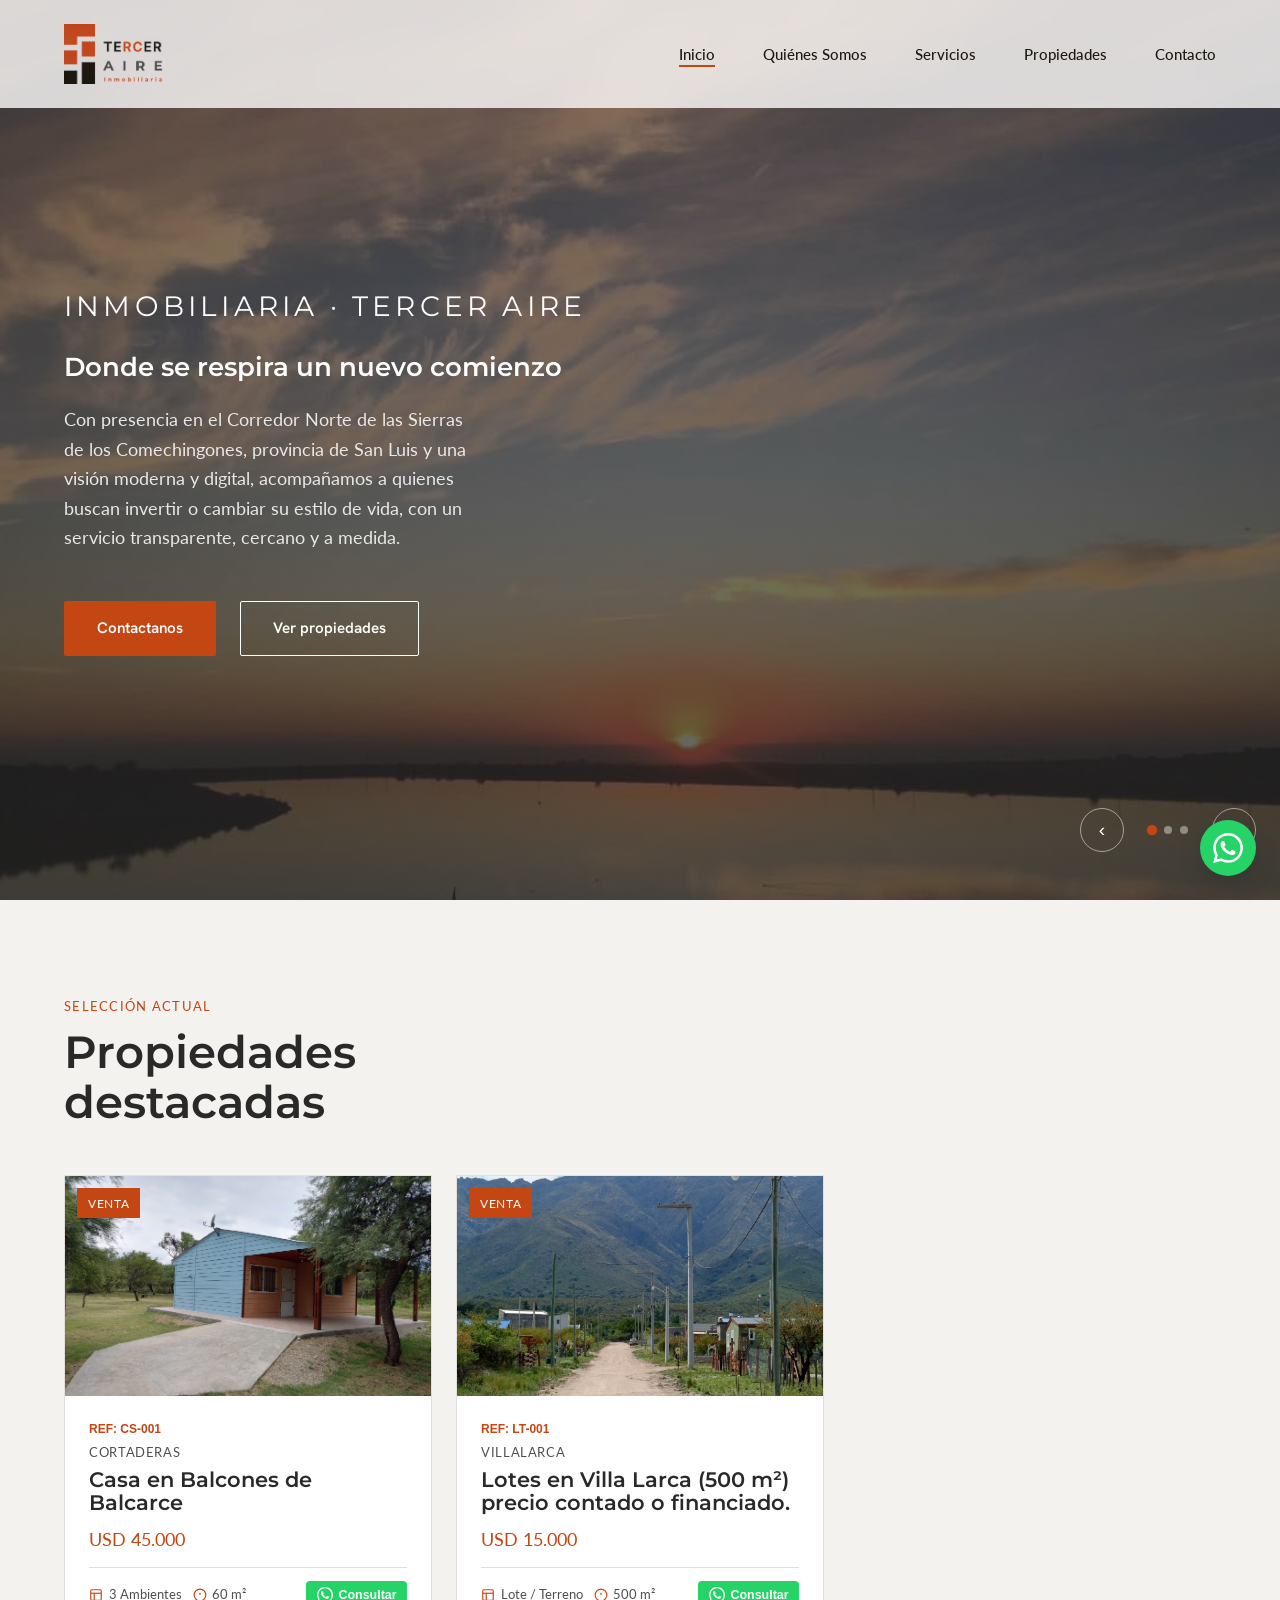
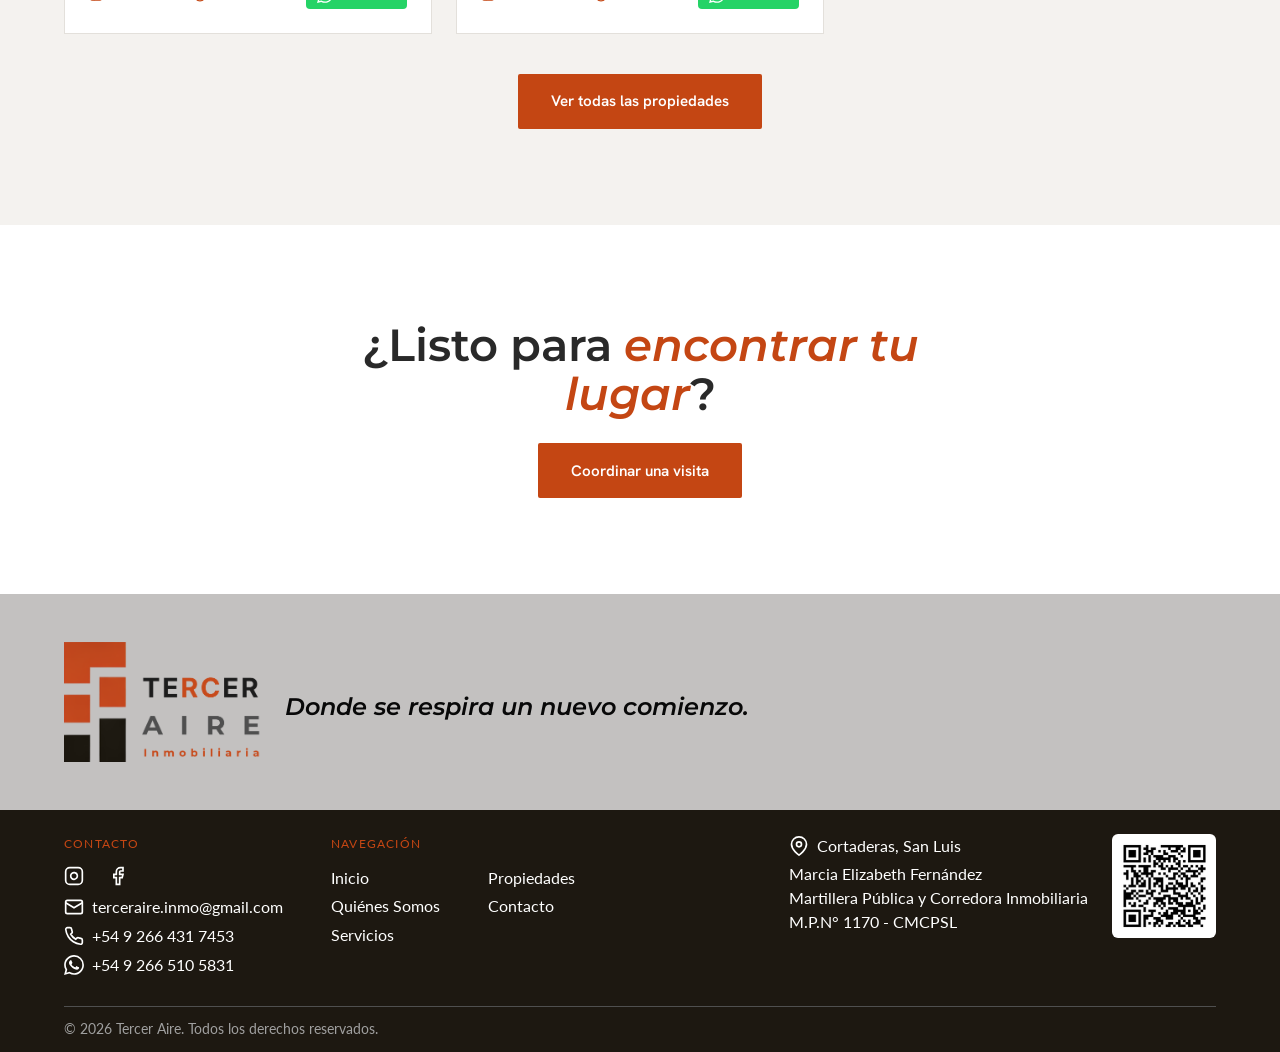
==== commit eb3d512d: "web update v2" ====
--- a/index.html
+++ b/index.html
@@ -42,7 +42,7 @@
       <div class="hero__contenido">
         <p class="hero__eyebrow" style="margin-top: 2.5rem;">Inmobiliaria · Tercer Aire</p>
         <h1 class="hero__titulo"> Donde se respira un nuevo comienzo</h1>
-        <p class="hero__texto">Con presencia en el Corredor Norte de las Sierras de los Comechingones y una visión moderna y digital, acompañamos a quienes buscan invertir o cambiar su estilo de vida, con un servicio transparente, cercano y a medida.</p>
+        <p class="hero__texto">Con presencia en el Corredor Norte de las Sierras de los Comechingones, provincia de San Luis y una visión moderna y digital, acompañamos a quienes buscan invertir o cambiar su estilo de vida, con un servicio transparente, cercano y a medida.</p>
         <div class="hero__acciones">
           <a href="contacto.html" class="boton boton--primario">Contactanos</a>
           <a href="propiedades.html" class="boton boton--fantasma">Ver propiedades</a>
@@ -56,20 +56,19 @@
       </div>
     </section>
 
-    <!-- DESTACADAS -->
+<!-- DESTACADAS -->
     <section class="destacadas">
       <div class="contenedor">
         <div class="seccion__cabecera">
           <p class="seccion__eyebrow">Selección actual</p>
           <h2 class="seccion__titulo">Propiedades destacadas</h2>
         </div>
-        <div class="destacadas__grid">
-          <div class="estado-vacio" style="grid-column: 1 / -1;">
-            <p class="estado-vacio__icono">Catálogo en preparación</p>
-            <h3 class="estado-vacio__titulo">Todavía no hay propiedades cargadas</h3>
-            <p class="estado-vacio__texto">Estamos armando la primera selección de Tercer Aire. Dejanos tu contacto y te avisamos apenas esté disponible.</p>
-            <a href="contacto.html" class="boton boton--primario">Dejar mis datos</a>
-          </div>
+        
+        <!-- Aquí se cargarán dinámicamente las tarjetas -->
+        <div class="catalogo__grid" id="grillaDestacadas"></div>
+
+        <div style="text-align: center; margin-top: 2.5rem;">
+          <a href="propiedades.html" class="boton boton--primario">Ver todas las propiedades</a>
         </div>
       </div>
     </section>
@@ -177,6 +176,69 @@
   </footer>
 
   <script src="js/carrusel.js"></script>
+  <script src="js/propiedades.js"></script>
+  <script>
+    document.addEventListener('DOMContentLoaded', () => {
+      const grilla = document.getElementById('grillaDestacadas');
+      if (!grilla || typeof listaPropiedades === 'undefined') return;
+
+      // Toma las primeras 3 propiedades cargadas en propiedades.js
+      const destacadas = listaPropiedades.slice(0, 3);
+
+      destacadas.forEach(p => {
+        const tarjeta = document.createElement('article');
+        tarjeta.classList.add('tarjeta-propiedad');
+
+        let rutaImagen = "img/placeholder.jpg";
+        if (p.imagenes && Array.isArray(p.imagenes) && p.imagenes.length > 0) {
+          rutaImagen = p.imagenes[0].includes('/') ? p.imagenes[0] : `img/${p.imagenes[0]}`;
+        } else if (p.imagen) {
+          rutaImagen = p.imagen.includes('/') ? p.imagen : `img/${p.imagen}`;
+        }
+
+        const mensajeWa = encodeURIComponent(`Hola! Me interesa la propiedad ${p.id} - ${p.titulo} (${p.precioTexto}). Quisiera más información.`);
+        const urlWa = `https://wa.me/5492665105831?text=${mensajeWa}`;
+
+        tarjeta.innerHTML = `
+          <a href="detalle.html?id=${p.id}" class="tarjeta-propiedad__enlace">
+            <div class="tarjeta-propiedad__imagen" style="background-image: url('${rutaImagen}');">
+              <span class="tarjeta-propiedad__etiqueta">${p.operacion}</span>
+            </div>
+            <div class="tarjeta-propiedad__cuerpo">
+              <span style="font-family: var(--font-data); font-size: 0.75rem; color: var(--oxido); font-weight: bold; text-transform: uppercase; display: block; margin-bottom: 0.2rem;">
+                Ref: ${p.id}
+              </span>
+              <p class="tarjeta-propiedad__zona">${p.zona}</p>
+              <h3 class="tarjeta-propiedad__titulo">${p.titulo}</h3>
+              <p class="tarjeta-propiedad__precio">${p.precioTexto}</p>
+              
+              <div class="tarjeta-propiedad__pie">
+                <div class="tarjeta-propiedad__specs">
+                  <span class="tarjeta-spec-chip">
+                    <svg width="14" height="14" viewBox="0 0 24 24" fill="none" stroke="currentColor" stroke-width="2"><rect x="3" y="3" width="18" height="18" rx="2" ry="2"></rect><line x1="3" y1="9" x2="21" y2="9"></line><line x1="9" y1="21" x2="9" y2="9"></line></svg>
+                    ${p.ambientes}
+                  </span>
+                  <span class="tarjeta-spec-chip">
+                    <svg width="14" height="14" viewBox="0 0 24 24" fill="none" stroke="currentColor" stroke-width="2"><circle cx="12" cy="12" r="10"></circle><line x1="12" y1="8" x2="12" y2="12"></line><line x1="12" y1="16" x2="12.01" y2="16"></line></svg>
+                    ${p.superficie}
+                  </span>
+                </div>
+
+                <button type="button" 
+                        class="tarjeta-btn-wa" 
+                        title="Consultar por WhatsApp"
+                        onclick="event.preventDefault(); event.stopPropagation(); window.open('${urlWa}', '_blank');">
+                  <svg width="16" height="16" viewBox="0 0 24 24" fill="currentColor"><path d="M.057 24l1.687-6.163c-1.041-1.804-1.588-3.849-1.587-5.946.003-6.556 5.338-11.891 11.893-11.891 3.181.001 6.167 1.24 8.413 3.488 2.245 2.248 3.481 5.236 3.48 8.414-.003 6.557-5.338 11.892-11.893 11.892-1.99-.001-3.951-.5-5.688-1.448l-6.305 1.654zm6.597-3.807c1.676.995 3.276 1.591 5.392 1.592 5.448 0 9.886-4.434 9.889-9.885.002-5.462-4.415-9.89-9.881-9.892-5.452 0-9.887 4.434-9.889 9.884-.001 2.225.651 3.891 1.746 5.634l-.999 3.648 3.742-.981zm11.387-5.464c-.074-.124-.272-.198-.57-.347-.297-.149-1.758-.868-2.031-.967-.272-.099-.47-.149-.669.198-.198.347-.767.966-.94 1.164-.173.199-.347.223-.644.075-.297-.15-1.255-.463-2.39-1.475-.883-.788-1.48-1.761-1.653-2.059-.173-.297-.018-.458.13-.606.134-.133.298-.347.446-.52.149-.174.198-.298.298-.497.099-.198.05-.371-.025-.52-.075-.149-.669-1.612-.916-2.207-.242-.579-.487-.5-.669-.51-.173-.008-.371-.01-.57-.01-.198 0-.52.074-.792.372-.272.297-1.04 1.016-1.04 2.479 0 1.462 1.065 2.875 1.213 3.074.149.198 2.096 3.2 5.077 4.487.709.306 1.262.489 1.694.625.712.227 1.36.195 1.871.118.571-.085 1.758-.719 2.006-1.413.248-.694.248-1.289.173-1.413-.074-.124-.272-.198-.57-.347z"/></svg>
+                  Consultar
+                </button>
+              </div>
+            </div>
+          </a>
+        `;
+        grilla.appendChild(tarjeta);
+      });
+    });
+  </script>
 
   <a href="https://wa.me/5492665105831" target="_blank" rel="noopener noreferrer" class="whatsapp-flotante" aria-label="Chatear por WhatsApp">
     <svg viewBox="0 0 24 24" fill="currentColor" stroke="none">
--- a/css/componentes.css
+++ b/css/componentes.css
@@ -89,6 +89,13 @@
   color: var(--pizarra);
   padding-top: var(--espacio-s);
   border-top: 1px solid var(--borde-suave);
+}
+
+.tarjeta-propiedad__enlace {
+  text-decoration: none;
+  color: inherit;
+  display: block;
+  height: 100%;
 }
 
 /* ---------- Estado vacío (sin propiedades cargadas todavía) ---------- */
@@ -552,6 +559,38 @@
   gap: var(--espacio-m);
 }
 
+/* ---------- Estilos para filtros de checkboxes ---------- */
+.grupo-filtro--checkboxes {
+  grid-column: 1 / -1; /* Hace que ocupe todo el ancho de la fila de filtros */
+  border-top: 1px solid var(--borde-suave);
+  padding-top: 1rem;
+  margin-top: 0.5rem;
+}
+
+.checkboxes-grid {
+  display: flex;
+  flex-wrap: wrap;
+  gap: 1.2rem;
+  margin-top: 0.5rem;
+}
+
+.check-item {
+  display: flex;
+  align-items: center;
+  gap: 0.4rem;
+  font-family: var(--font-data);
+  font-size: 0.85rem;
+  color: var(--carbon);
+  cursor: pointer;
+}
+
+.check-item input[type="checkbox"] {
+  accent-color: var(--oxido); /* Pone el tilde del color de tu marca */
+  width: 16px;
+  height: 16px;
+  cursor: pointer;
+}
+
 /* Adaptabilidad para tablets y celulares */
 @media (max-width: 1024px) {
   .filtros-grid {
@@ -566,4 +605,329 @@
   .catalogo__grid {
     grid-template-columns: 1fr;
   }
+}
+
+/* ---------- Botón desplegable de filtros (Mobile) ---------- */
+.filtros-toggle-mobile {
+  display: none;
+  width: 100%;
+  align-items: center;
+  justify-content: center;
+  gap: 0.6rem;
+  background-color: var(--hueso);
+  color: var(--carbon);
+  border: 1px solid var(--borde-suave);
+  padding: 0.9rem 1.2rem;
+  font-family: var(--font-data);
+  font-size: 0.85rem;
+  text-transform: uppercase;
+  letter-spacing: 0.05em;
+  cursor: pointer;
+  margin-bottom: var(--espacio-m);
+  transition: background-color 0.2s ease, border-color 0.2s ease;
+}
+
+.filtros-toggle-mobile:hover,
+.filtros-toggle-mobile[aria-expanded="true"] {
+  border-color: var(--oxido);
+  color: var(--oxido);
+}
+
+@media (max-width: 768px) {
+  .filtros-toggle-mobile {
+    display: flex;
+  }
+
+  /* Oculta los filtros por defecto en celular */
+  .filtros-avanzados {
+    display: none;
+  }
+
+  /* Se muestra cuando el usuario toca el botón */
+  .filtros-avanzados.abierto {
+    display: block;
+    margin-bottom: var(--espacio-l);
+  }
+}
+
+/* ---------- Página de detalle de propiedad ---------- */
+.detalle-seccion {
+  padding: var(--espacio-l) 0;
+}
+
+.detalle-grid {
+  display: grid;
+  grid-template-columns: 2fr 1fr;
+  gap: var(--espacio-l);
+  align-items: start;
+}
+
+.detalle-imagen {
+  width: 100%;
+  height: 420px;
+  background-size: cover;
+  background-position: center;
+  margin-bottom: var(--espacio-m);
+  border: 1px solid var(--borde-suave);
+}
+
+.detalle-descripcion h2 {
+  margin-bottom: var(--espacio-s);
+  font-size: 1.5rem;
+}
+
+.detalle-descripcion p {
+  line-height: 1.6;
+  margin-bottom: var(--espacio-m);
+}
+
+.detalle-specs-lista {
+  display: flex;
+  flex-wrap: wrap;
+  gap: var(--espacio-s);
+  margin-bottom: var(--espacio-m);
+}
+
+.detalle-spec-item {
+  background-color: var(--hueso);
+  border: 1px solid var(--borde-suave);
+  padding: 0.4rem 0.8rem;
+  font-family: var(--font-data);
+  font-size: 0.85rem;
+}
+
+.detalle-tarjeta-precio {
+  background-color: var(--hueso);
+  padding: var(--espacio-m);
+  border: 1px solid var(--borde-suave);
+}
+
+.detalle-tarjeta-precio__etiqueta {
+  font-family: var(--font-data);
+  font-size: 0.85rem;
+  text-transform: uppercase;
+  color: var(--pizarra);
+  margin-bottom: 0.25rem;
+}
+
+.detalle-tarjeta-precio__valor {
+  font-size: 1.8rem;
+  color: var(--oxido);
+  margin-bottom: var(--espacio-m);
+}
+
+.detalle-tarjeta-precio .boton {
+  display: block;
+  text-align: center;
+  width: 100%;
+}
+
+/* ---------- Adaptación a celulares y tablets ---------- */
+@media (max-width: 768px) {
+  .detalle-seccion {
+    padding: var(--espacio-m) var(--espacio-s);
+  }
+
+  .detalle-grid {
+    grid-template-columns: 1fr;
+    gap: var(--espacio-m);
+  }
+
+  .detalle-imagen {
+    height: 250px;
+  }
+
+  .detalle-tarjeta-precio__valor {
+    font-size: 1.5rem;
+  }
+}
+/* ---------- Carrusel / Galería en Detalle ---------- */
+.detalle-carrusel {
+  position: relative;
+  width: 100%;
+  height: 420px;
+  background-size: cover;
+  background-position: center;
+  margin-bottom: var(--espacio-m);
+  border: 1px solid var(--borde-suave);
+  background-color: var(--carbon);
+}
+
+.detalle-carrusel__btn {
+  position: absolute;
+  top: 50%;
+  transform: translateY(-50%);
+  background-color: rgba(0, 0, 0, 0.5);
+  color: white;
+  border: none;
+  padding: 0.8rem 1rem;
+  cursor: pointer;
+  font-size: 1.2rem;
+  transition: background-color 0.2s ease;
+}
+
+.detalle-carrusel__btn:hover {
+  background-color: var(--oxido);
+}
+
+.detalle-carrusel__btn--prev { left: 0; }
+.detalle-carrusel__btn--next { right: 0; }
+
+.detalle-carrusel__indicadores {
+  position: absolute;
+  bottom: 1rem;
+  left: 50%;
+  transform: translateX(-50%);
+  display: flex;
+  gap: 0.4rem;
+}
+
+.detalle-carrusel__punto {
+  width: 10px;
+  height: 10px;
+  border-radius: 50%;
+  background-color: rgba(255, 255, 255, 0.5);
+  border: none;
+  cursor: pointer;
+  padding: 0;
+}
+
+.detalle-carrusel__punto.activo {
+  background-color: var(--oxido);
+}
+
+/* ---------- Grid de Especificaciones con Iconos ---------- */
+.detalle-iconos-grid {
+  display: grid;
+  grid-template-columns: repeat(auto-fit, minmax(130px, 1fr));
+  gap: 1rem;
+  margin-bottom: var(--espacio-m);
+}
+
+.detalle-spec-card {
+  background-color: var(--hueso);
+  border: 1px solid var(--borde-suave);
+  padding: 1rem;
+  text-align: center;
+  display: flex;
+  flex-direction: column;
+  align-items: center;
+  gap: 0.4rem;
+}
+
+.detalle-spec-card svg {
+  stroke: var(--oxido);
+  margin-bottom: 0.2rem;
+}
+
+.detalle-spec-card__titulo {
+  font-family: var(--font-data);
+  font-size: 0.75rem;
+  text-transform: uppercase;
+  color: var(--pizarra);
+}
+
+.detalle-spec-card__valor {
+  font-weight: bold;
+  color: var(--carbon);
+  font-size: 0.95rem;
+}
+
+@media (max-width: 768px) {
+  .detalle-carrusel {
+    height: 280px;
+  }
+}
+
+/* ---------- Chips de especificaciones en tarjetas ---------- */
+.tarjeta-propiedad__specs {
+  display: flex;
+  gap: 0.8rem;
+  margin-top: 0.8rem;
+  padding-top: 0.8rem;
+  border-top: 1px solid var(--borde-suave);
+}
+
+.tarjeta-spec-chip {
+  display: flex;
+  align-items: center;
+  gap: 0.35rem;
+  font-family: var(--font-data);
+  font-size: 0.8rem;
+  color: var(--pizarra);
+}
+
+.tarjeta-spec-chip svg {
+  stroke: var(--oxido);
+}
+
+/* ---------- Mapa de ubicación en Detalle ---------- */
+.detalle-mapa-contenedor {
+  margin-top: 1.5rem;
+  padding-top: 1.5rem;
+  border-top: 1px solid var(--borde-suave);
+}
+
+.detalle-mapa-titulo {
+  font-family: var(--font-data);
+  font-size: 0.85rem;
+  text-transform: uppercase;
+  color: var(--carbon);
+  margin-bottom: 0.8rem;
+}
+
+.detalle-mapa-frame {
+  width: 100%;
+  height: 200px;
+  border: 1px solid var(--borde-suave);
+  background-color: var(--hueso);
+  overflow: hidden;
+}
+
+.detalle-mapa-frame iframe {
+  width: 100%;
+  height: 100%;
+  border: none;
+}
+
+/* ---------- Pie de tarjeta (Specs + WhatsApp) ---------- */
+.tarjeta-propiedad__pie {
+  display: flex;
+  align-items: center;
+  justify-content: space-between;
+  gap: 0.5rem;
+  margin-top: 0.8rem;
+  padding-top: 0.8rem;
+  border-top: 1px solid var(--borde-suave);
+}
+
+.tarjeta-propiedad__specs {
+  display: flex;
+  flex-wrap: wrap;
+  gap: 0.7rem;
+  margin-top: 0;
+  padding-top: 0;
+  border-top: none;
+}
+
+.tarjeta-btn-wa {
+  display: inline-flex;
+  align-items: center;
+  gap: 0.35rem;
+  background-color: #25d366;
+  color: #ffffff;
+  border: none;
+  border-radius: 4px;
+  padding: 0.38rem 0.65rem;
+  font-family: var(--font-data);
+  font-size: 0.78rem;
+  font-weight: 600;
+  cursor: pointer;
+  transition: background-color 0.2s ease, transform 0.15s ease;
+  flex-shrink: 0;
+}
+
+.tarjeta-btn-wa:hover {
+  background-color: #1ebe5d;
+  transform: translateY(-1px);
 }
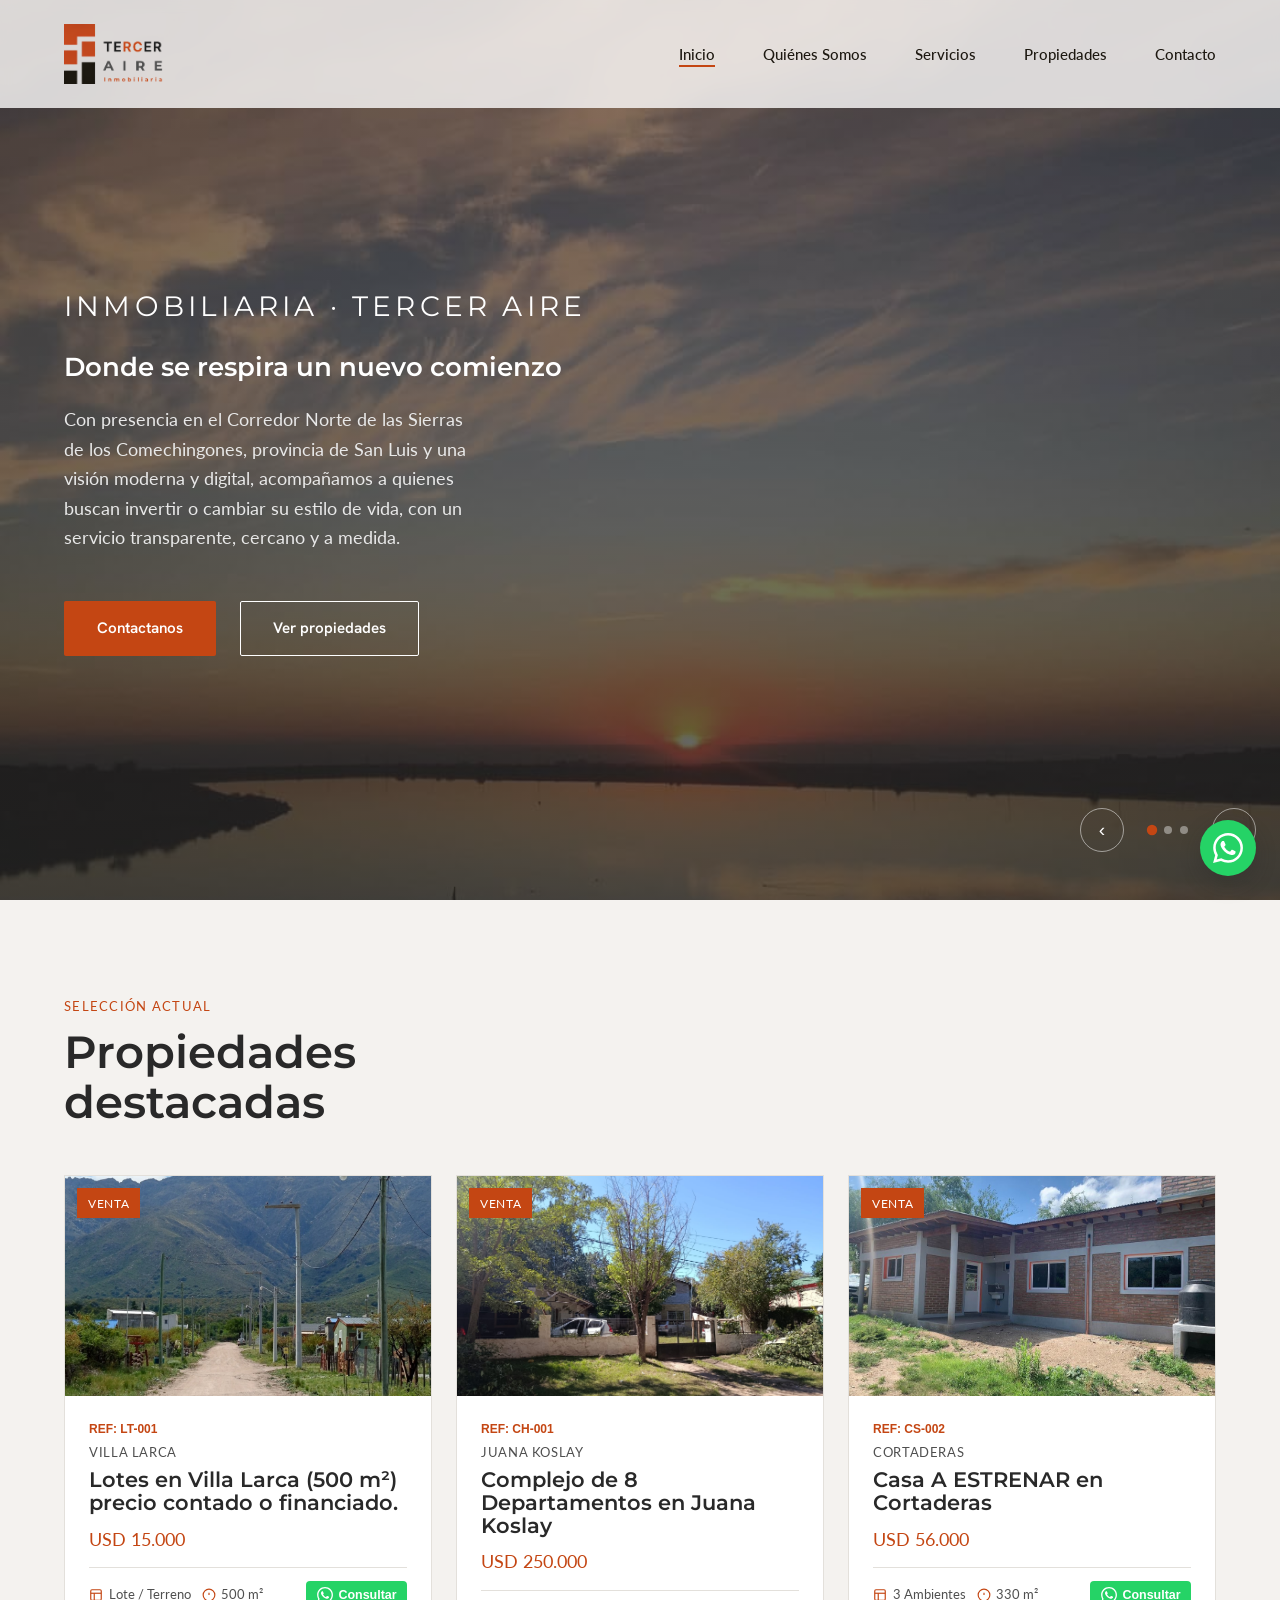
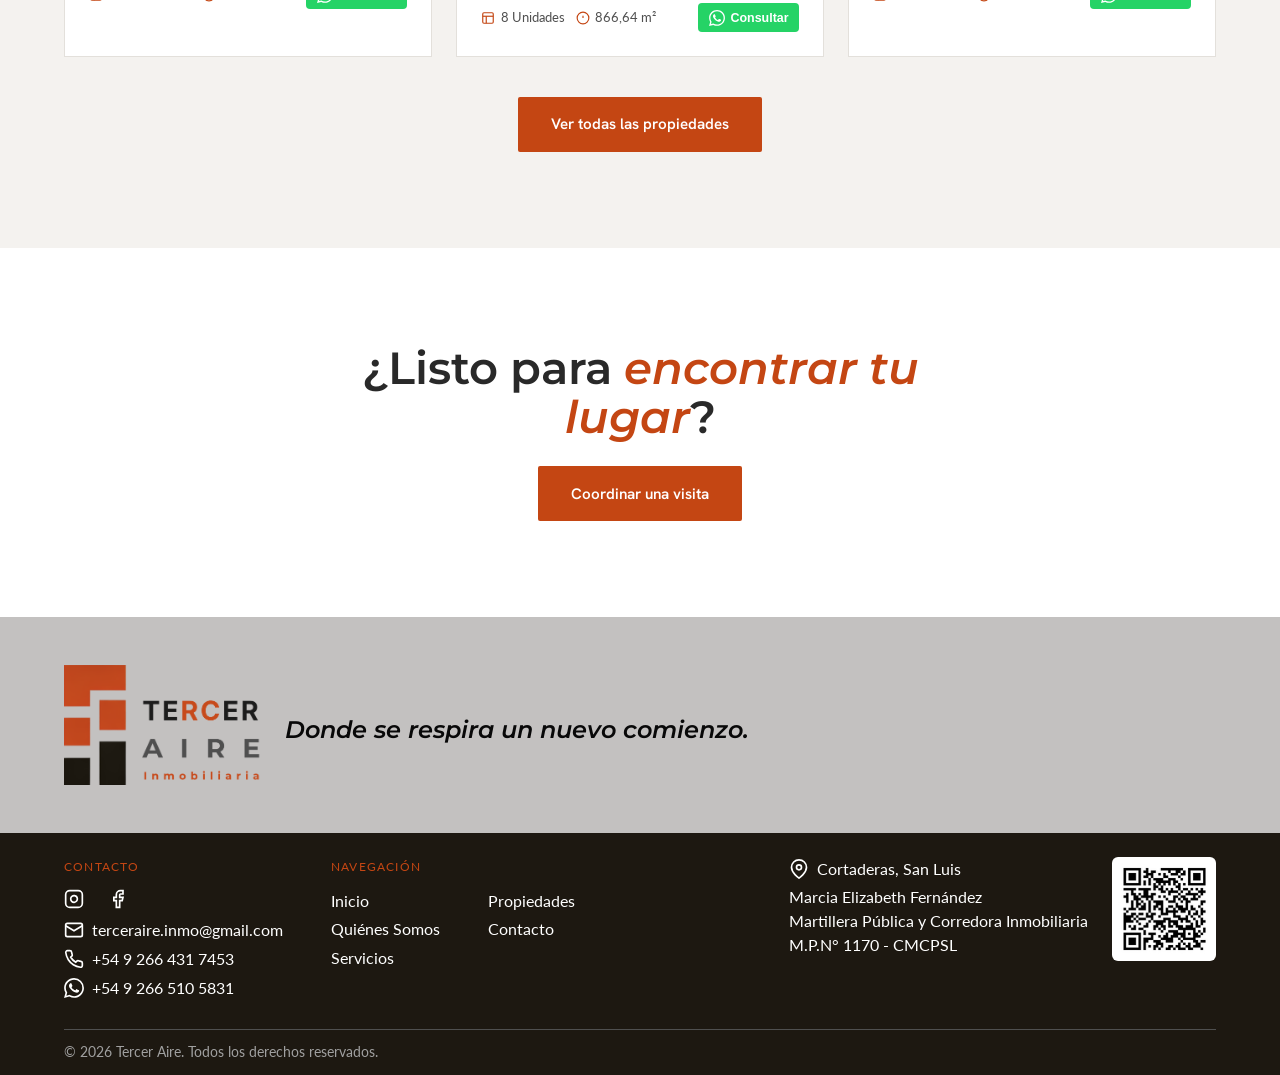
==== commit e27bfccb: "added cs and index update" ====
--- a/index.html
+++ b/index.html
@@ -175,15 +175,15 @@
     </div>
   </footer>
 
-  <script src="js/carrusel.js"></script>
+<script src="js/carrusel.js"></script>
   <script src="js/propiedades.js"></script>
   <script>
     document.addEventListener('DOMContentLoaded', () => {
       const grilla = document.getElementById('grillaDestacadas');
       if (!grilla || typeof listaPropiedades === 'undefined') return;
 
-      // Toma las primeras 3 propiedades cargadas en propiedades.js
-      const destacadas = listaPropiedades.slice(0, 3);
+      // FILTRA SOLAMENTE LAS QUE TIENEN destacada: true
+      const destacadas = listaPropiedades.filter(p => p.destacada === true);
 
       destacadas.forEach(p => {
         const tarjeta = document.createElement('article');
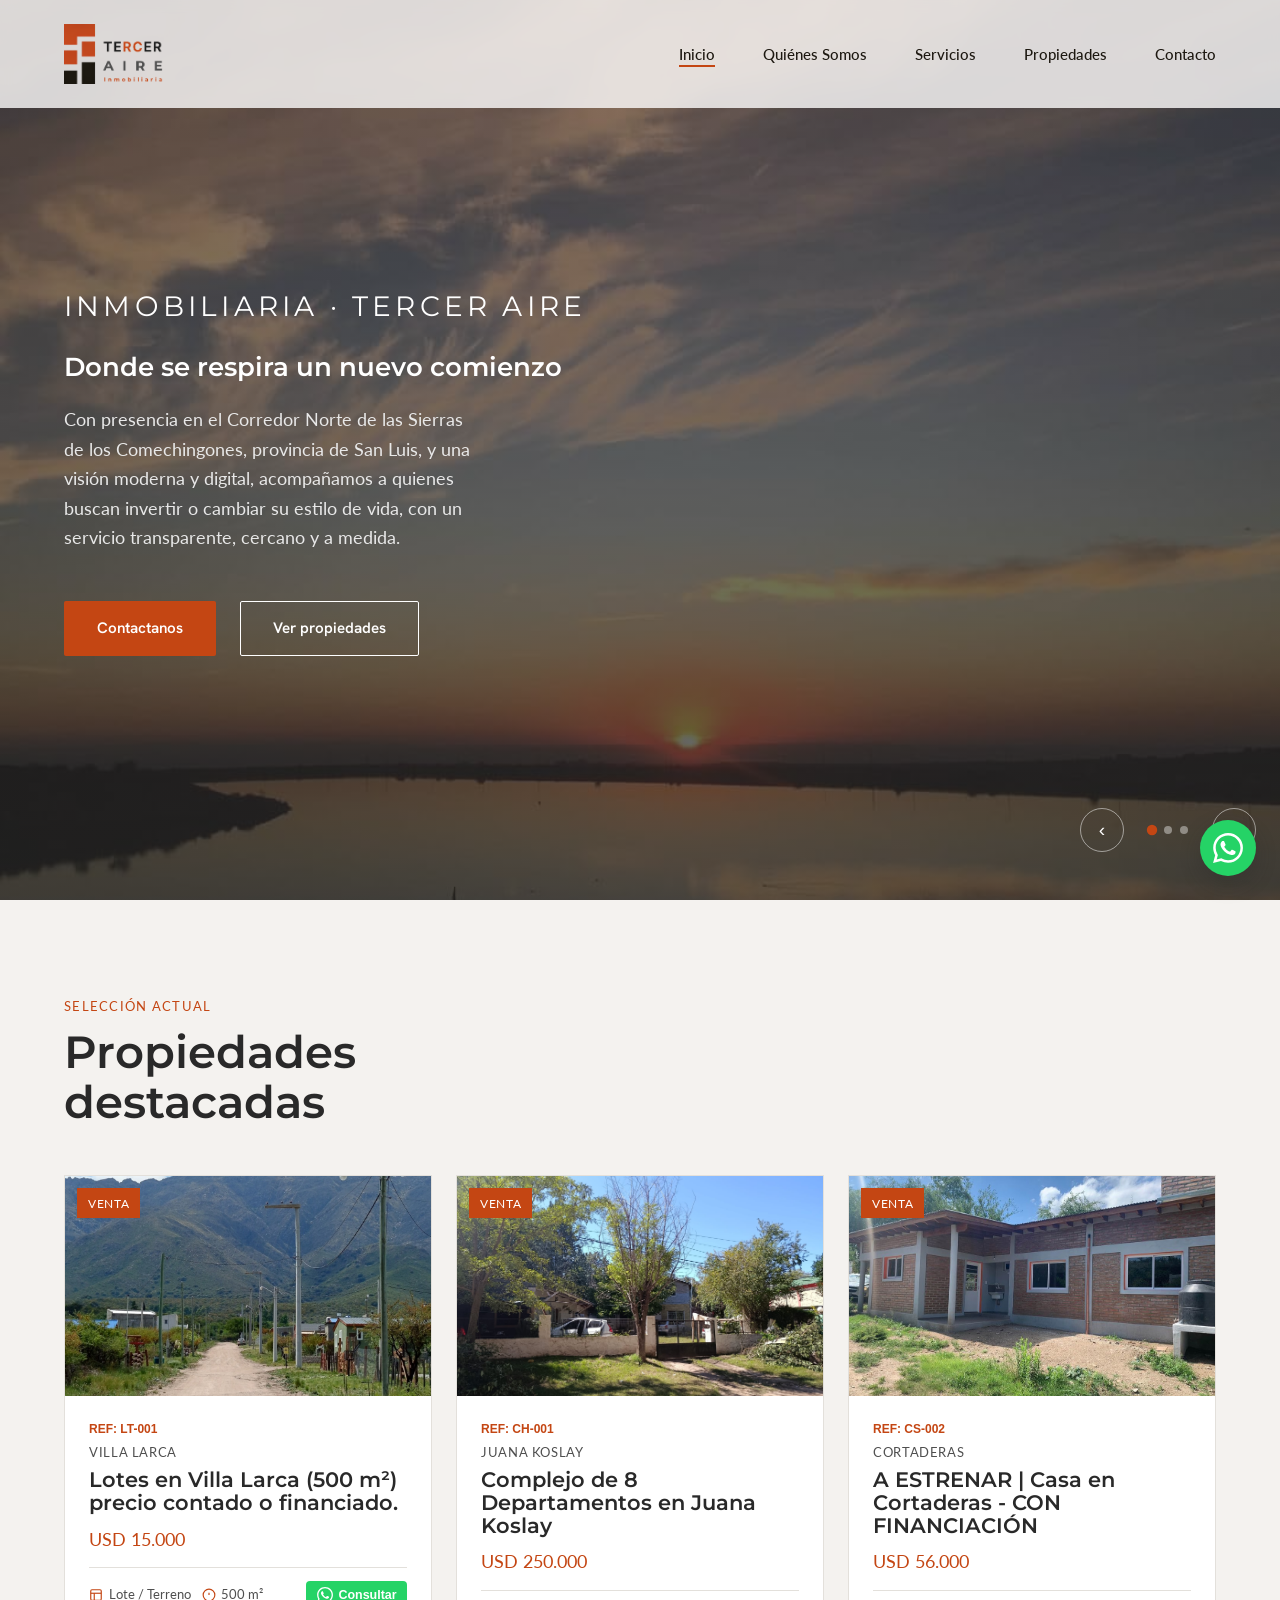
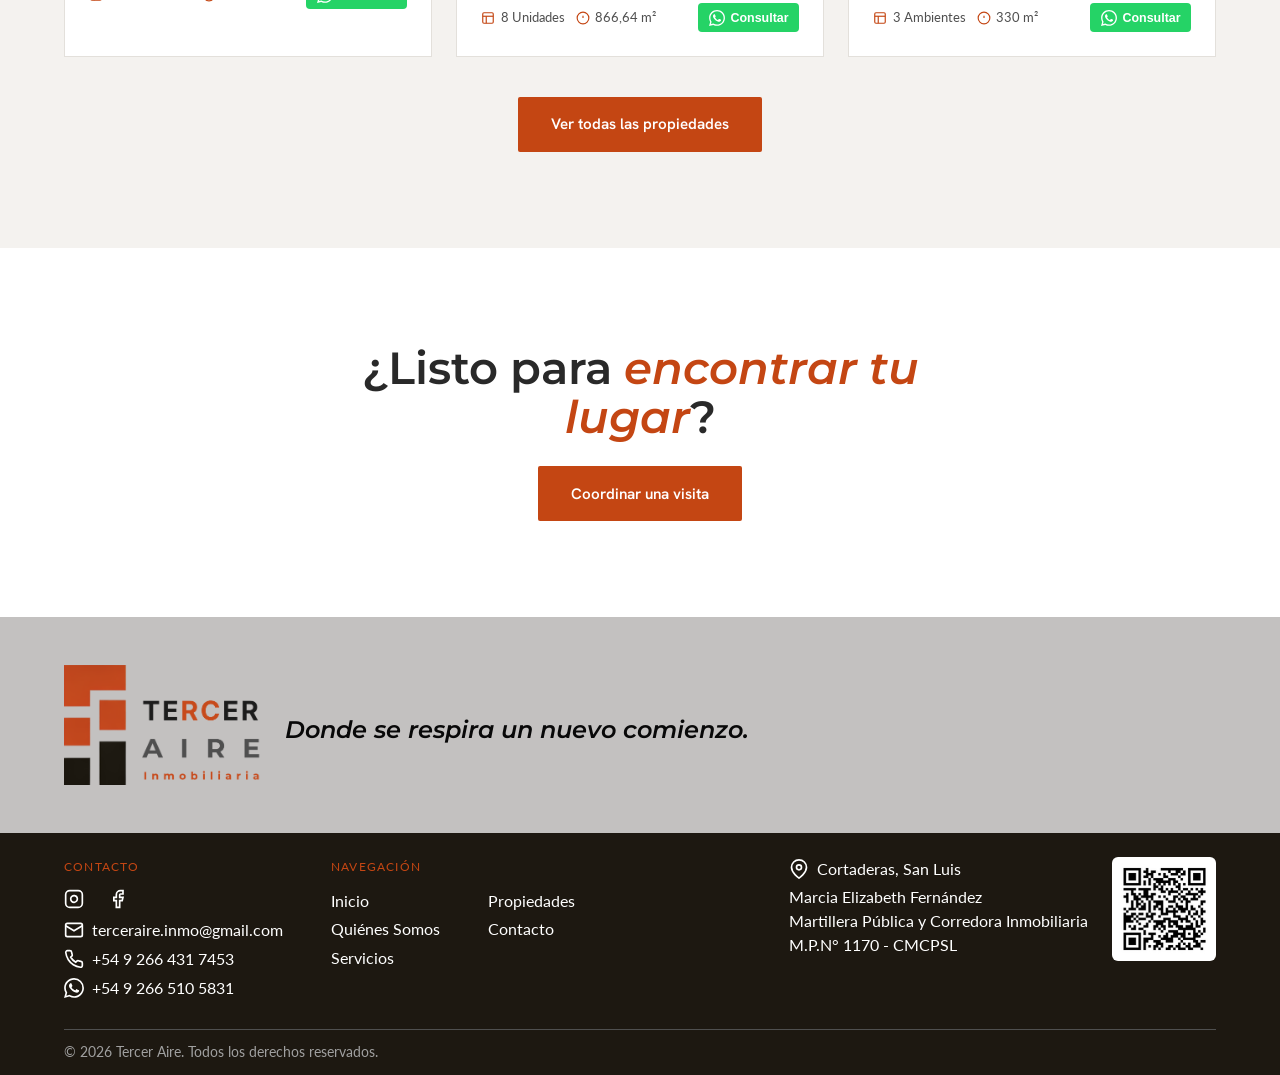
==== commit 227eddd6: "new props, and small changes to the website text and descriptions." ====
--- a/index.html
+++ b/index.html
@@ -4,7 +4,7 @@
   <meta charset="UTF-8">
   <meta name="viewport" content="width=device-width, initial-scale=1.0">
   <title>Tercer Aire | Inmobiliaria</title>
-  <meta name="description" content="Tercer Aire — propiedades con altura, luz y vista. Encontrá tu próximo hogar.">
+  <meta name="description" content="Tercer Aire — Inmobiliaria con presencia en el Corredor Norte de las Sierras de los Comechingones, provincia de San Luis. Acompañamos a quienes buscan invertir o cambiar su estilo de vida, con un servicio transparente, cercano y a medida.">
   <link rel="stylesheet" href="css/style.css">
   <link rel="stylesheet" href="css/home.css">
   <link rel="stylesheet" href="css/componentes.css">
@@ -42,7 +42,7 @@
       <div class="hero__contenido">
         <p class="hero__eyebrow" style="margin-top: 2.5rem;">Inmobiliaria · Tercer Aire</p>
         <h1 class="hero__titulo"> Donde se respira un nuevo comienzo</h1>
-        <p class="hero__texto">Con presencia en el Corredor Norte de las Sierras de los Comechingones, provincia de San Luis y una visión moderna y digital, acompañamos a quienes buscan invertir o cambiar su estilo de vida, con un servicio transparente, cercano y a medida.</p>
+        <p class="hero__texto">Con presencia en el Corredor Norte de las Sierras de los Comechingones, provincia de San Luis, y una visión moderna y digital, acompañamos a quienes buscan invertir o cambiar su estilo de vida, con un servicio transparente, cercano y a medida.</p>
         <div class="hero__acciones">
           <a href="contacto.html" class="boton boton--primario">Contactanos</a>
           <a href="propiedades.html" class="boton boton--fantasma">Ver propiedades</a>
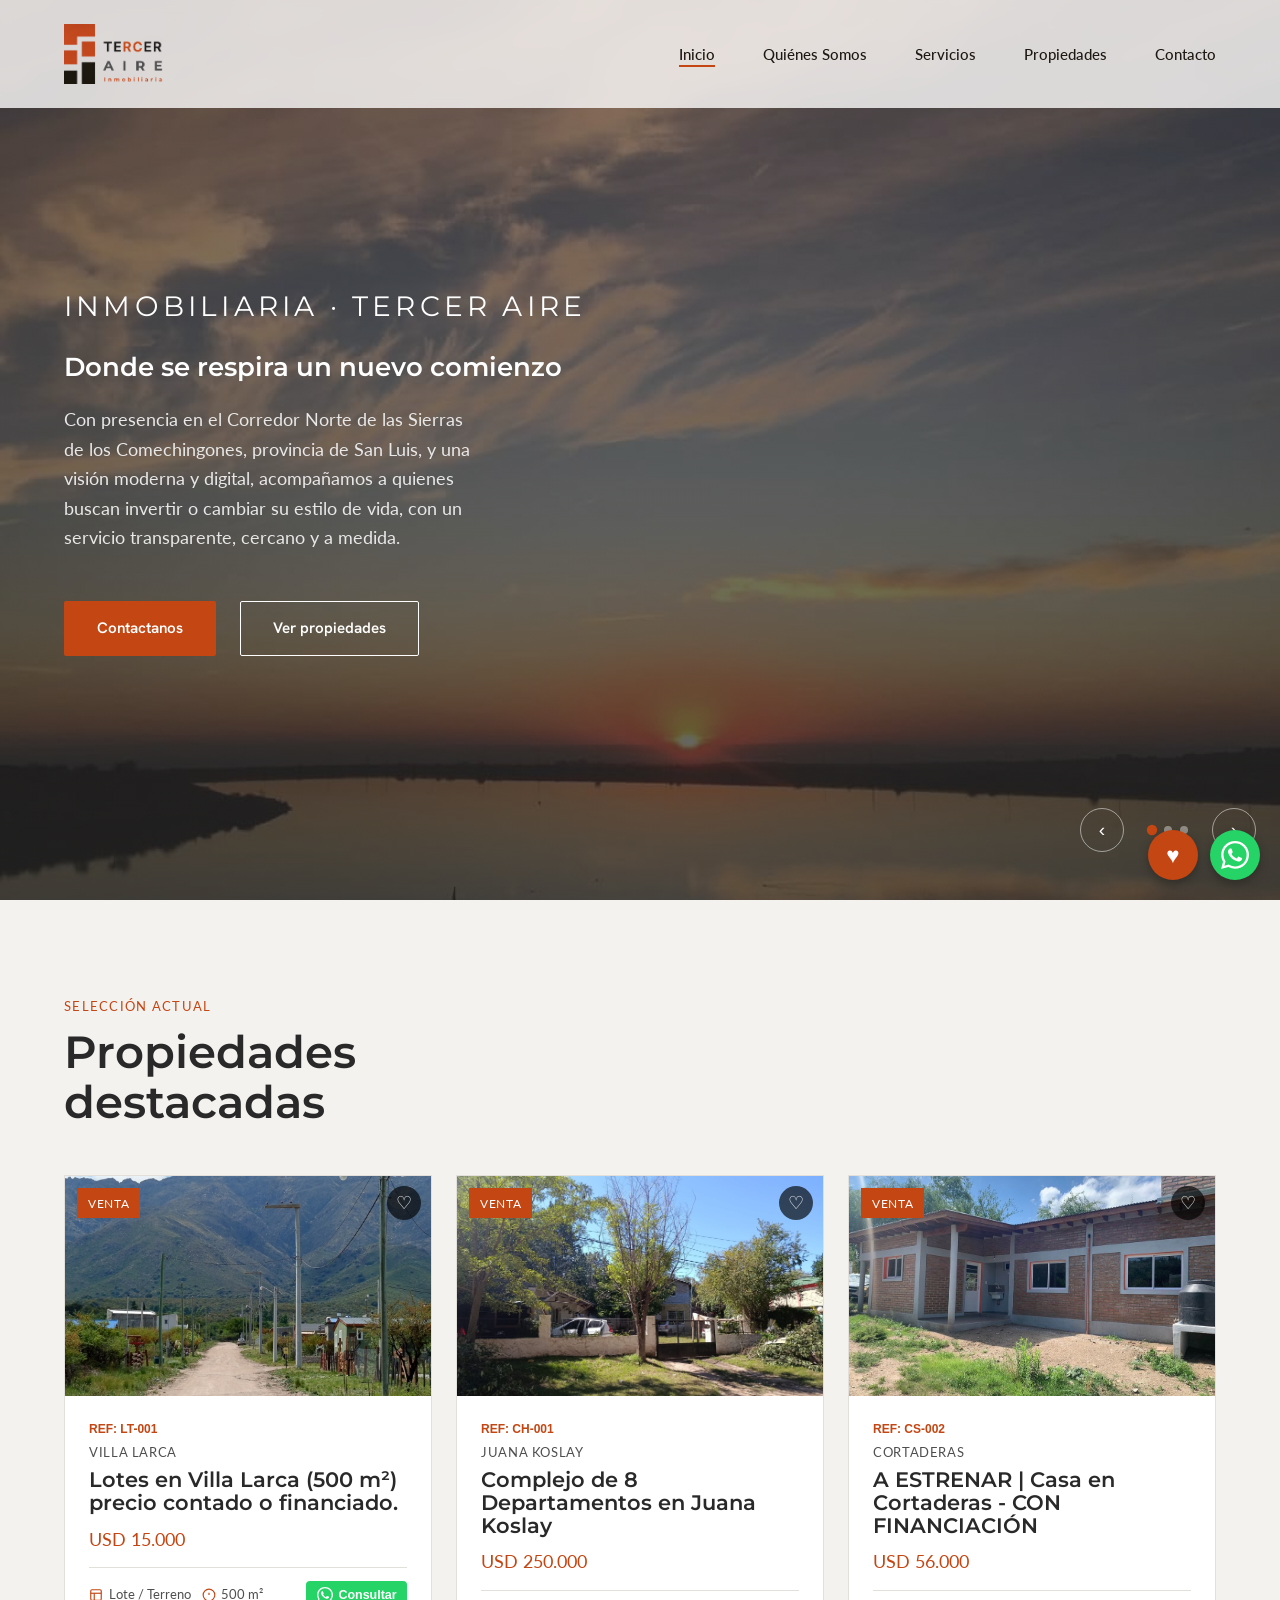
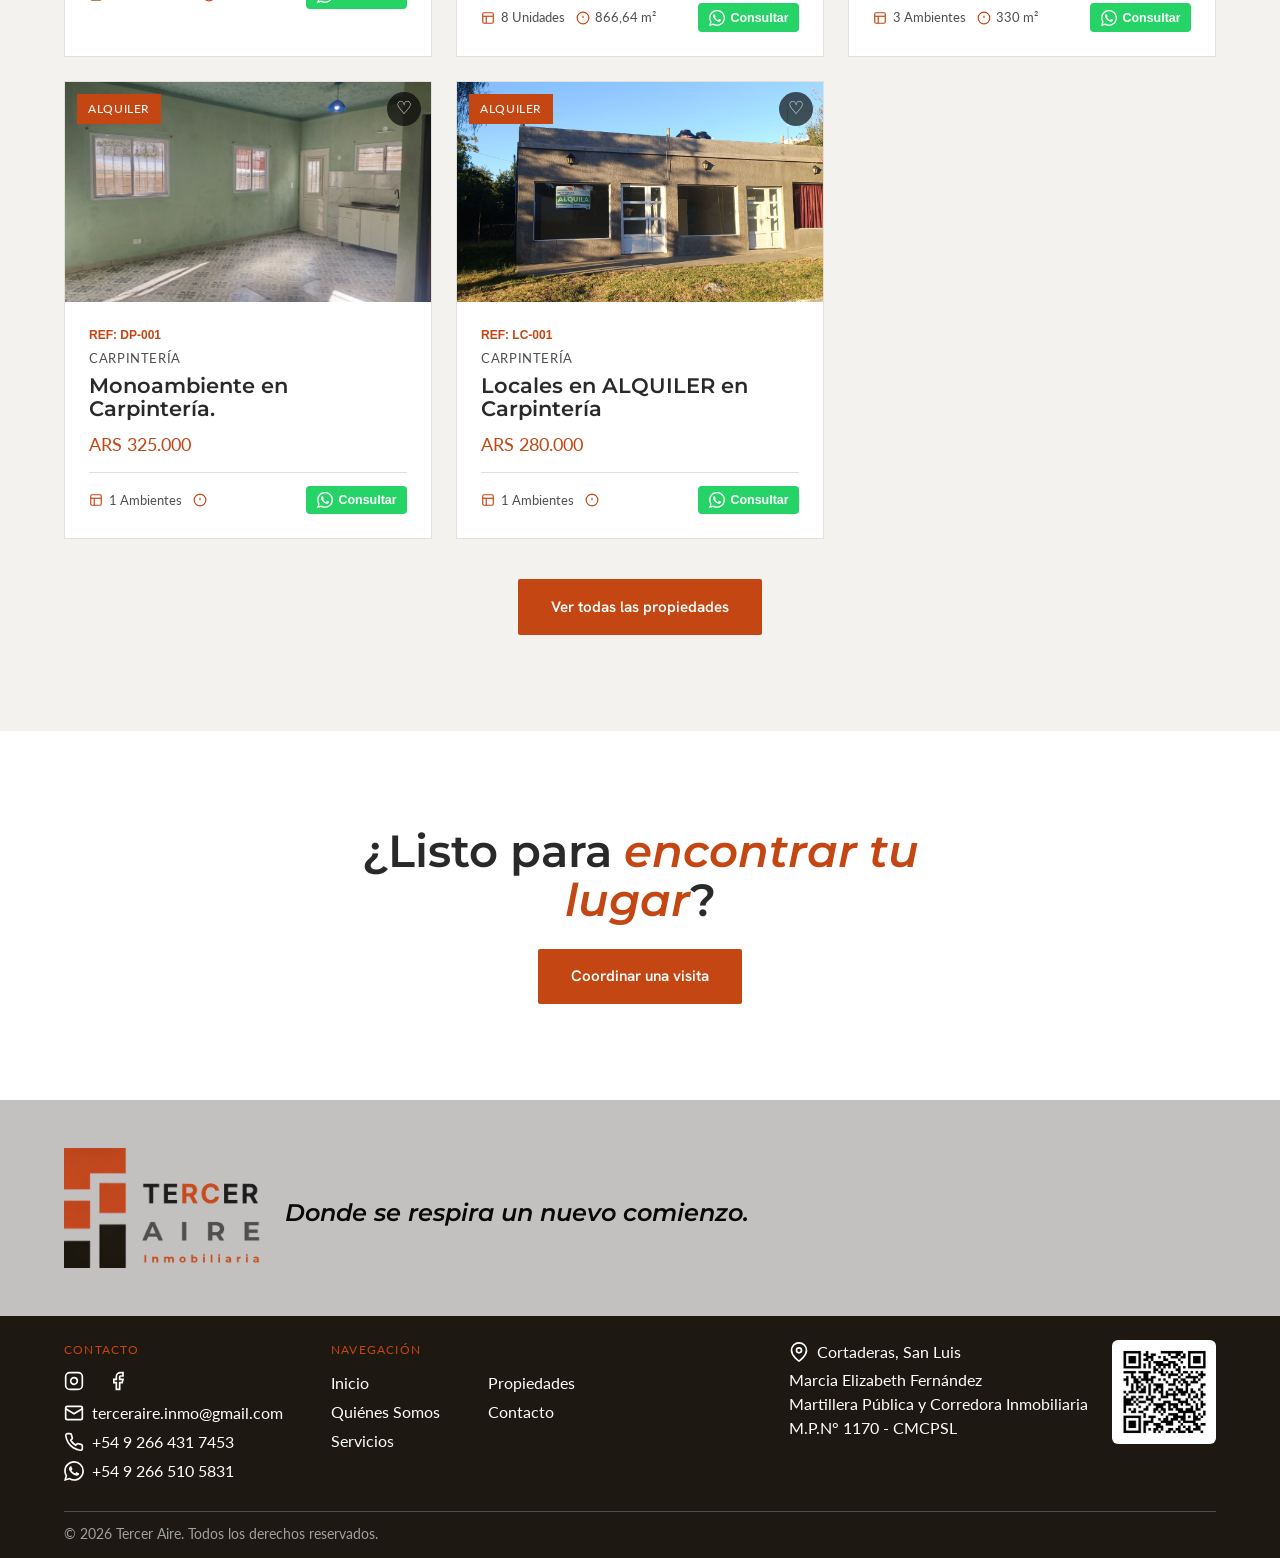
==== commit abd8abba: "new props and a new function: favorites" ====
--- a/index.html
+++ b/index.html
@@ -41,7 +41,7 @@
 
       <div class="hero__contenido">
         <p class="hero__eyebrow" style="margin-top: 2.5rem;">Inmobiliaria · Tercer Aire</p>
-        <h1 class="hero__titulo"> Donde se respira un nuevo comienzo</h1>
+        <h1 class="hero__titulo">Donde se respira un nuevo comienzo</h1>
         <p class="hero__texto">Con presencia en el Corredor Norte de las Sierras de los Comechingones, provincia de San Luis, y una visión moderna y digital, acompañamos a quienes buscan invertir o cambiar su estilo de vida, con un servicio transparente, cercano y a medida.</p>
         <div class="hero__acciones">
           <a href="contacto.html" class="boton boton--primario">Contactanos</a>
@@ -56,7 +56,7 @@
       </div>
     </section>
 
-<!-- DESTACADAS -->
+    <!-- DESTACADAS -->
     <section class="destacadas">
       <div class="contenedor">
         <div class="seccion__cabecera">
@@ -64,7 +64,7 @@
           <h2 class="seccion__titulo">Propiedades destacadas</h2>
         </div>
         
-        <!-- Aquí se cargarán dinámicamente las tarjetas -->
+        <!-- Grilla de destacadas -->
         <div class="catalogo__grid" id="grillaDestacadas"></div>
 
         <div style="text-align: center; margin-top: 2.5rem;">
@@ -175,14 +175,30 @@
     </div>
   </footer>
 
-<script src="js/carrusel.js"></script>
+  <script src="js/carrusel.js"></script>
   <script src="js/propiedades.js"></script>
   <script>
     document.addEventListener('DOMContentLoaded', () => {
       const grilla = document.getElementById('grillaDestacadas');
       if (!grilla || typeof listaPropiedades === 'undefined') return;
 
-      // FILTRA SOLAMENTE LAS QUE TIENEN destacada: true
+      function obtenerFavoritos() {
+        return JSON.parse(localStorage.getItem('tercerAireFavoritos')) || [];
+      }
+
+      function actualizarContadorFlotante() {
+        const favs = obtenerFavoritos();
+        const badge = document.getElementById('badgeFavCount');
+        if (badge) {
+          if (favs.length > 0) {
+            badge.textContent = favs.length;
+            badge.style.display = 'flex';
+          } else {
+            badge.style.display = 'none';
+          }
+        }
+      }
+
       const destacadas = listaPropiedades.filter(p => p.destacada === true);
 
       destacadas.forEach(p => {
@@ -199,10 +215,20 @@
         const mensajeWa = encodeURIComponent(`Hola! Me interesa la propiedad ${p.id} - ${p.titulo} (${p.precioTexto}). Quisiera más información.`);
         const urlWa = `https://wa.me/5492665105831?text=${mensajeWa}`;
 
+        const favsActuales = obtenerFavoritos();
+        const esFav = favsActuales.includes(p.id);
+
         tarjeta.innerHTML = `
           <a href="detalle.html?id=${p.id}" class="tarjeta-propiedad__enlace">
-            <div class="tarjeta-propiedad__imagen" style="background-image: url('${rutaImagen}');">
+            <div class="tarjeta-propiedad__imagen" style="background-image: url('${rutaImagen}'); position: relative;">
               <span class="tarjeta-propiedad__etiqueta">${p.operacion}</span>
+              <button type="button" 
+                      class="btn-favorito ${esFav ? 'activo' : ''}" 
+                      data-id="${p.id}" 
+                      title="${esFav ? 'Quitar de favoritos' : 'Guardar en favoritos'}" 
+                      style="position: absolute; top: 10px; right: 10px; background: rgba(0,0,0,0.65); color: ${esFav ? '#e74c3c' : '#ffffff'}; border: none; border-radius: 50%; width: 34px; height: 34px; cursor: pointer; display: flex; align-items: center; justify-content: center; font-size: 1.1rem; z-index: 2; transition: transform 0.2s ease, color 0.2s ease;">
+                ${esFav ? '♥' : '♡'}
+              </button>
             </div>
             <div class="tarjeta-propiedad__cuerpo">
               <span style="font-family: var(--font-data); font-size: 0.75rem; color: var(--oxido); font-weight: bold; text-transform: uppercase; display: block; margin-bottom: 0.2rem;">
@@ -235,16 +261,52 @@
             </div>
           </a>
         `;
+
+        const btnFav = tarjeta.querySelector('.btn-favorito');
+        btnFav.addEventListener('click', (e) => {
+          e.preventDefault();
+          e.stopPropagation();
+
+          let favs = obtenerFavoritos();
+          if (favs.includes(p.id)) {
+            favs = favs.filter(id => id !== p.id);
+            btnFav.textContent = '♡';
+            btnFav.style.color = '#ffffff';
+            btnFav.title = 'Guardar en favoritos';
+          } else {
+            favs.push(p.id);
+            btnFav.textContent = '♥';
+            btnFav.style.color = '#e74c3c';
+            btnFav.title = 'Quitar de favoritos';
+          }
+
+          localStorage.setItem('tercerAireFavoritos', JSON.stringify(favs));
+          actualizarContadorFlotante();
+        });
+
         grilla.appendChild(tarjeta);
       });
+
+      actualizarContadorFlotante();
     });
   </script>
 
-  <a href="https://wa.me/5492665105831" target="_blank" rel="noopener noreferrer" class="whatsapp-flotante" aria-label="Chatear por WhatsApp">
-    <svg viewBox="0 0 24 24" fill="currentColor" stroke="none">
-      <path d="M17.472 14.382c-.297-.149-1.758-.867-2.03-.967-.273-.099-.471-.148-.67.15-.197.297-.767.966-.94 1.164-.173.199-.347.223-.644.075-.297-.15-1.255-.463-2.39-1.475-.883-.788-1.48-1.761-1.653-2.059-.173-.297-.018-.458.13-.606.134-.133.298-.347.446-.52.149-.174.198-.298.298-.497.099-.198.05-.371-.025-.52-.075-.149-.669-1.612-.916-2.207-.242-.579-.487-.5-.669-.51-.173-.008-.371-.01-.57-.01-.198 0-.52.074-.792.372-.272.297-1.04 1.016-1.04 2.479 0 1.462 1.065 2.875 1.213 3.074.149.198 2.096 3.2 5.077 4.487.709.306 1.262.489 1.694.625.712.227 1.36.195 1.871.118.571-.085 1.758-.719 2.006-1.413.248-.694.248-1.289.173-1.413-.074-.124-.272-.198-.57-.347m-5.421 7.403h-.004a9.87 9.87 0 0 1-5.031-1.378l-.361-.214-3.741.982.998-3.648-.235-.374a9.86 9.86 0 0 1-1.51-5.26c.001-5.45 4.436-9.884 9.888-9.884 2.64 0 5.122 1.03 6.988 2.898a9.825 9.825 0 0 1 2.893 6.994c-.003 5.45-4.437 9.884-9.885 9.884m8.413-18.297A11.815 11.815 0 0 0 12.05 0C5.495 0 .16 5.335.157 11.892c0 2.096.547 4.142 1.588 5.945L.057 24l6.305-1.654a11.882 11.882 0 0 0 5.683 1.448h.005c6.554 0 11.89-5.335 11.893-11.893a11.821 11.821 0 0 0-3.48-8.413"/>
-    </svg>
-  </a>
-
+  <!-- CONTENEDOR FLOTANTE UNIFICADO -->
+  <div style="position: fixed; bottom: 20px; right: 20px; display: flex; align-items: center; gap: 12px; z-index: 9999;">
+    
+    <!-- BOTÓN DE FAVORITOS (ÓXIDO CON CORAZÓN BLANCO) -->
+    <a href="favoritos.html" id="btnFlotanteFav" aria-label="Ver mis propiedades favoritas" style="position: relative; background-color: var(--oxido, #c0392b); color: #ffffff; width: 50px; height: 50px; border-radius: 50%; display: flex; align-items: center; justify-content: center; box-shadow: 0 4px 10px rgba(0,0,0,0.25); font-size: 1.4rem; text-decoration: none; flex-shrink: 0;">
+      ♥
+      <span id="badgeFavCount" style="position: absolute; top: -4px; right: -4px; background-color: #ffffff; color: var(--oxido, #c0392b); font-size: 0.75rem; font-weight: bold; width: 20px; height: 20px; border-radius: 50%; display: none; align-items: center; justify-content: center; border: 2px solid var(--oxido, #c0392b);">0</span>
+    </a>
+
+    <!-- BOTÓN DE WHATSAPP -->
+    <a href="https://wa.me/5492665105831" target="_blank" rel="noopener noreferrer" aria-label="Chatear por WhatsApp" style="position: relative; top: 0; right: 0; bottom: 0; left: 0; background-color: #25d366; color: #ffffff; width: 50px; height: 50px; border-radius: 50%; display: flex; align-items: center; justify-content: center; box-shadow: 0 4px 10px rgba(0,0,0,0.25); text-decoration: none; flex-shrink: 0;">
+      <svg viewBox="0 0 24 24" fill="currentColor" stroke="none" width="28" height="28">
+        <path d="M17.472 14.382c-.297-.149-1.758-.867-2.03-.967-.273-.099-.471-.148-.67.15-.197.297-.767.966-.94 1.164-.173.199-.347.223-.644.075-.297-.15-1.255-.463-2.39-1.475-.883-.788-1.48-1.761-1.653-2.059-.173-.297-.018-.458.13-.606.134-.133.298-.347.446-.52.149-.174.198-.298.298-.497.099-.198.05-.371-.025-.52-.075-.149-.669-1.612-.916-2.207-.242-.579-.487-.5-.669-.51-.173-.008-.371-.01-.57-.01-.198 0-.52.074-.792.372-.272.297-1.04 1.016-1.04 2.479 0 1.462 1.065 2.875 1.213 3.074.149.198 2.096 3.2 5.077 4.487.709.306 1.262.489 1.694.625.712.227 1.36.195 1.871.118.571-.085 1.758-.719 2.006-1.413.248-.694.248-1.289.173-1.413-.074-.124-.272-.198-.57-.347m-5.421 7.403h-.004a9.87 9.87 0 0 1-5.031-1.378l-.361-.214-3.741.982.998-3.648-.235-.374a9.86 9.86 0 0 1-1.51-5.26c.001-5.45 4.436-9.884 9.888-9.884 2.64 0 5.122 1.03 6.988 2.898a9.825 9.825 0 0 1 2.893 6.994c-.003 5.45-4.437 9.884-9.885 9.884m8.413-18.297A11.815 11.815 0 0 0 12.05 0C5.495 0 .16 5.335.157 11.892c0 2.096.547 4.142 1.588 5.945L.057 24l6.305-1.654a11.882 11.882 0 0 0 5.683 1.448h.005c6.554 0 11.89-5.335 11.893-11.893a11.821 11.821 0 0 0-3.48-8.413"/>
+      </svg>
+    </a>
+
+  </div>
 </body>
 </html>
--- a/css/home.css
+++ b/css/home.css
@@ -245,7 +245,7 @@
 
 .destacadas__grid {
   display: grid;
-  grid-template-columns: repeat(3, 1fr);
+  grid-template-columns: repeat(5, 1fr);
   gap: var(--espacio-m);
 }
 
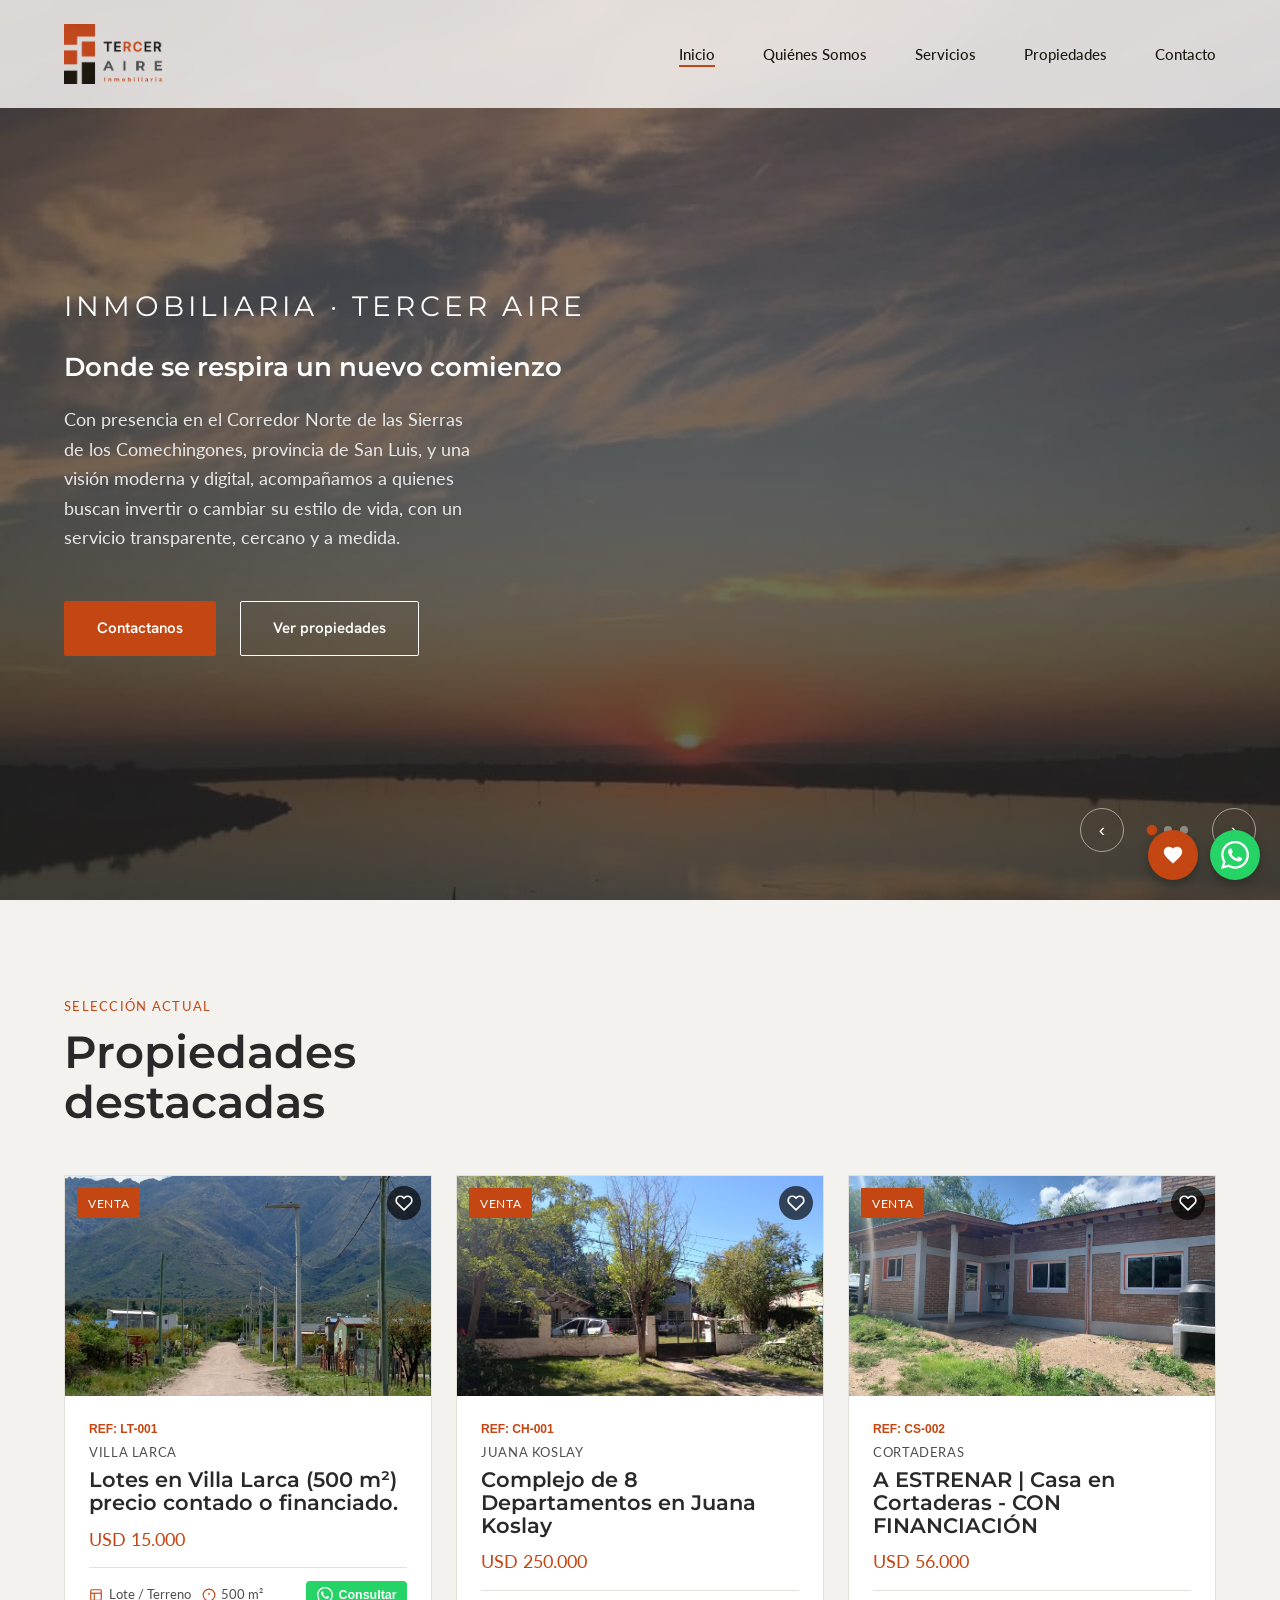
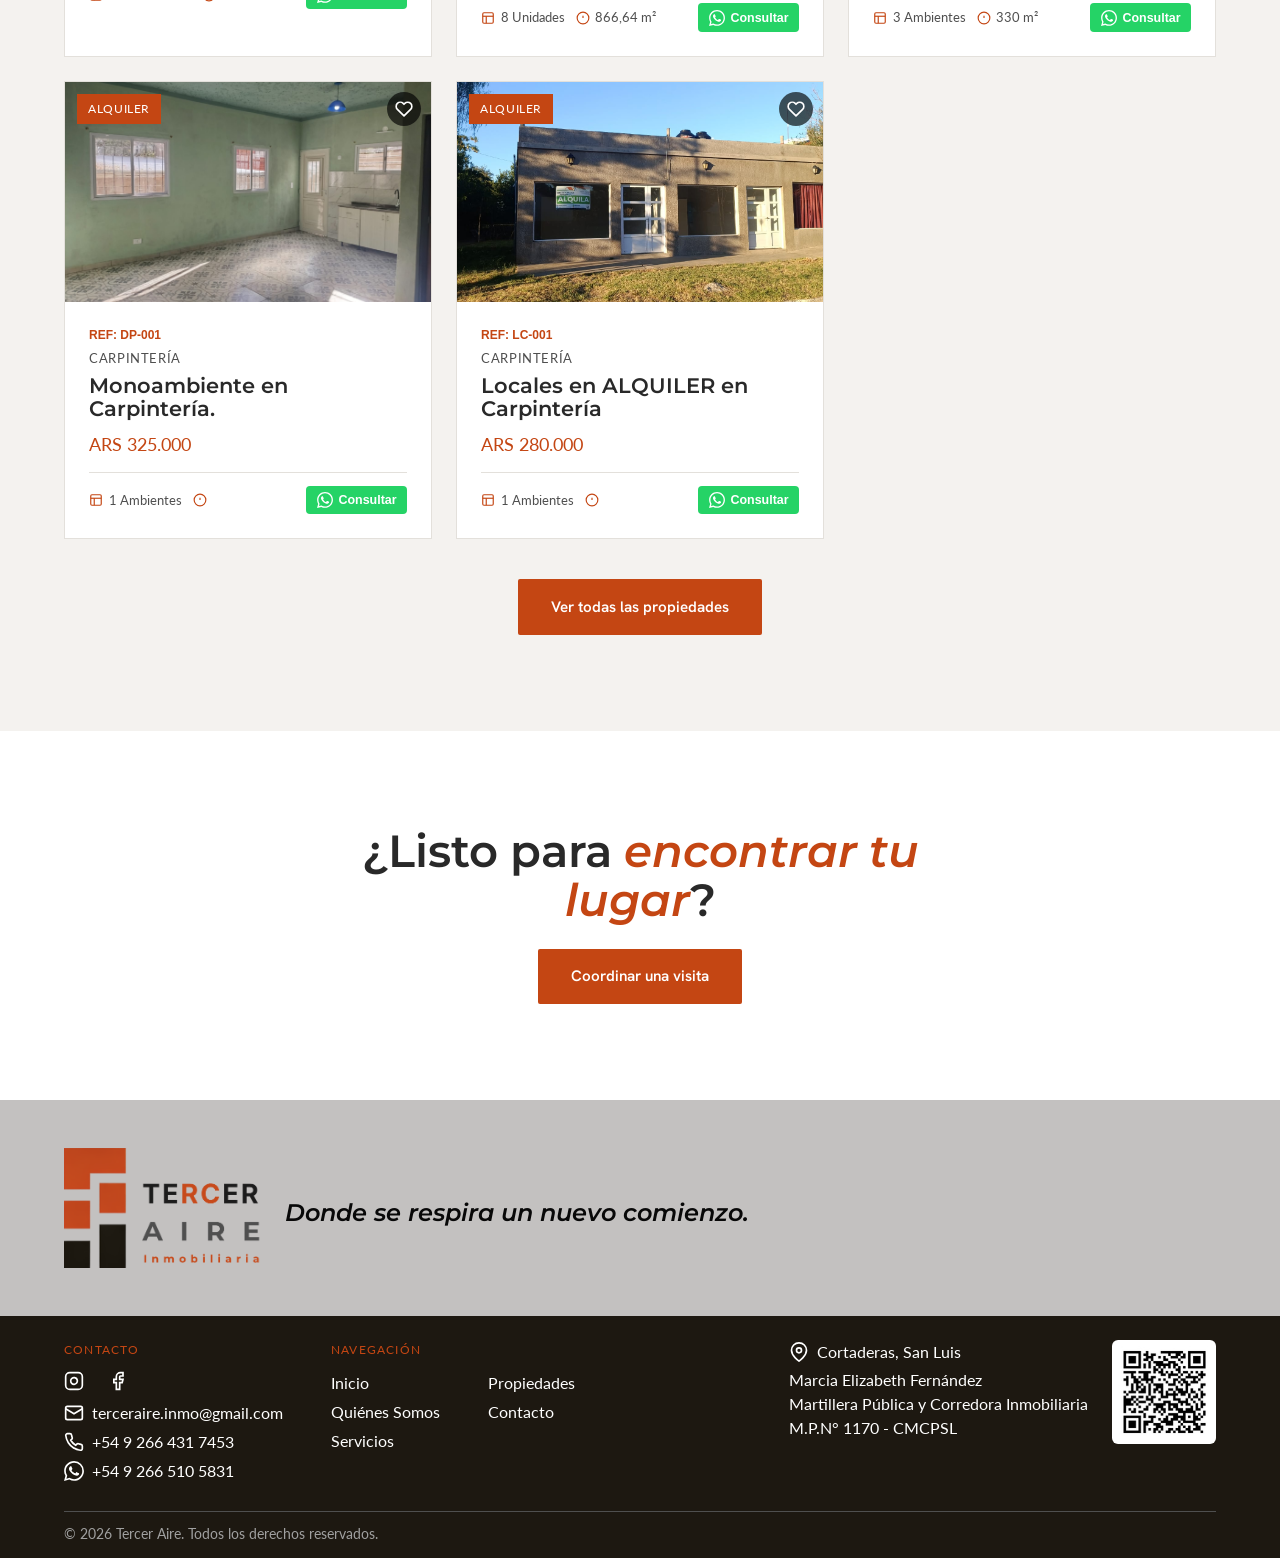
==== commit bafb2d6b: "update 15/11" ====
--- a/index.html
+++ b/index.html
@@ -64,7 +64,6 @@
           <h2 class="seccion__titulo">Propiedades destacadas</h2>
         </div>
         
-        <!-- Grilla de destacadas -->
         <div class="catalogo__grid" id="grillaDestacadas"></div>
 
         <div style="text-align: center; margin-top: 2.5rem;">
@@ -182,6 +181,9 @@
       const grilla = document.getElementById('grillaDestacadas');
       if (!grilla || typeof listaPropiedades === 'undefined') return;
 
+      const svgCorazonVacio = `<svg width="18" height="18" viewBox="0 0 24 24" fill="none" stroke="currentColor" stroke-width="2.2" stroke-linecap="round" stroke-linejoin="round"><path d="M20.84 4.61a5.5 5.5 0 0 0-7.78 0L12 5.67l-1.06-1.06a5.5 5.5 0 0 0-7.78 7.78l1.06 1.06L12 21.23l7.78-7.78 1.06-1.06a5.5 5.5 0 0 0 0-7.78z"></path></svg>`;
+      const svgCorazonLleno = `<svg width="18" height="18" viewBox="0 0 24 24" fill="currentColor" stroke="none"><path d="M20.84 4.61a5.5 5.5 0 0 0-7.78 0L12 5.67l-1.06-1.06a5.5 5.5 0 0 0-7.78 7.78l1.06 1.06L12 21.23l7.78-7.78 1.06-1.06a5.5 5.5 0 0 0 0-7.78z"></path></svg>`;
+
       function obtenerFavoritos() {
         return JSON.parse(localStorage.getItem('tercerAireFavoritos')) || [];
       }
@@ -226,8 +228,8 @@
                       class="btn-favorito ${esFav ? 'activo' : ''}" 
                       data-id="${p.id}" 
                       title="${esFav ? 'Quitar de favoritos' : 'Guardar en favoritos'}" 
-                      style="position: absolute; top: 10px; right: 10px; background: rgba(0,0,0,0.65); color: ${esFav ? '#e74c3c' : '#ffffff'}; border: none; border-radius: 50%; width: 34px; height: 34px; cursor: pointer; display: flex; align-items: center; justify-content: center; font-size: 1.1rem; z-index: 2; transition: transform 0.2s ease, color 0.2s ease;">
-                ${esFav ? '♥' : '♡'}
+                      style="position: absolute; top: 10px; right: 10px; background: rgba(0,0,0,0.65); color: ${esFav ? '#e74c3c' : '#ffffff'}; border: none; border-radius: 50%; width: 34px; height: 34px; cursor: pointer; display: flex; align-items: center; justify-content: center; z-index: 2; transition: transform 0.2s ease, color 0.2s ease;">
+                ${esFav ? svgCorazonLleno : svgCorazonVacio}
               </button>
             </div>
             <div class="tarjeta-propiedad__cuerpo">
@@ -270,12 +272,12 @@
           let favs = obtenerFavoritos();
           if (favs.includes(p.id)) {
             favs = favs.filter(id => id !== p.id);
-            btnFav.textContent = '♡';
+            btnFav.innerHTML = svgCorazonVacio;
             btnFav.style.color = '#ffffff';
             btnFav.title = 'Guardar en favoritos';
           } else {
             favs.push(p.id);
-            btnFav.textContent = '♥';
+            btnFav.innerHTML = svgCorazonLleno;
             btnFav.style.color = '#e74c3c';
             btnFav.title = 'Quitar de favoritos';
           }
@@ -291,12 +293,14 @@
     });
   </script>
 
-  <!-- CONTENEDOR FLOTANTE UNIFICADO -->
+  <!-- CONTENEDOR FLOTANTE UNIFICADO CON SVG EN FAVORITOS -->
   <div style="position: fixed; bottom: 20px; right: 20px; display: flex; align-items: center; gap: 12px; z-index: 9999;">
     
-    <!-- BOTÓN DE FAVORITOS (ÓXIDO CON CORAZÓN BLANCO) -->
-    <a href="favoritos.html" id="btnFlotanteFav" aria-label="Ver mis propiedades favoritas" style="position: relative; background-color: var(--oxido, #c0392b); color: #ffffff; width: 50px; height: 50px; border-radius: 50%; display: flex; align-items: center; justify-content: center; box-shadow: 0 4px 10px rgba(0,0,0,0.25); font-size: 1.4rem; text-decoration: none; flex-shrink: 0;">
-      ♥
+    <!-- BOTÓN DE FAVORITOS (ÓXIDO CON CORAZÓN SVG) -->
+    <a href="favoritos.html" id="btnFlotanteFav" aria-label="Ver mis propiedades favoritas" style="position: relative; background-color: var(--oxido, #c0392b); color: #ffffff; width: 50px; height: 50px; border-radius: 50%; display: flex; align-items: center; justify-content: center; box-shadow: 0 4px 10px rgba(0,0,0,0.25); text-decoration: none; flex-shrink: 0;">
+      <svg width="22" height="22" viewBox="0 0 24 24" fill="currentColor" stroke="none">
+        <path d="M12 21.35l-1.45-1.32C5.4 15.36 2 12.28 2 8.5 2 5.42 4.42 3 7.5 3c1.74 0 3.41.81 4.5 2.09C13.09 3.81 14.76 3 16.5 3 19.58 3 22 5.42 22 8.5c0 3.78-3.4 6.86-8.55 11.54L12 21.35z"/>
+      </svg>
       <span id="badgeFavCount" style="position: absolute; top: -4px; right: -4px; background-color: #ffffff; color: var(--oxido, #c0392b); font-size: 0.75rem; font-weight: bold; width: 20px; height: 20px; border-radius: 50%; display: none; align-items: center; justify-content: center; border: 2px solid var(--oxido, #c0392b);">0</span>
     </a>
 
